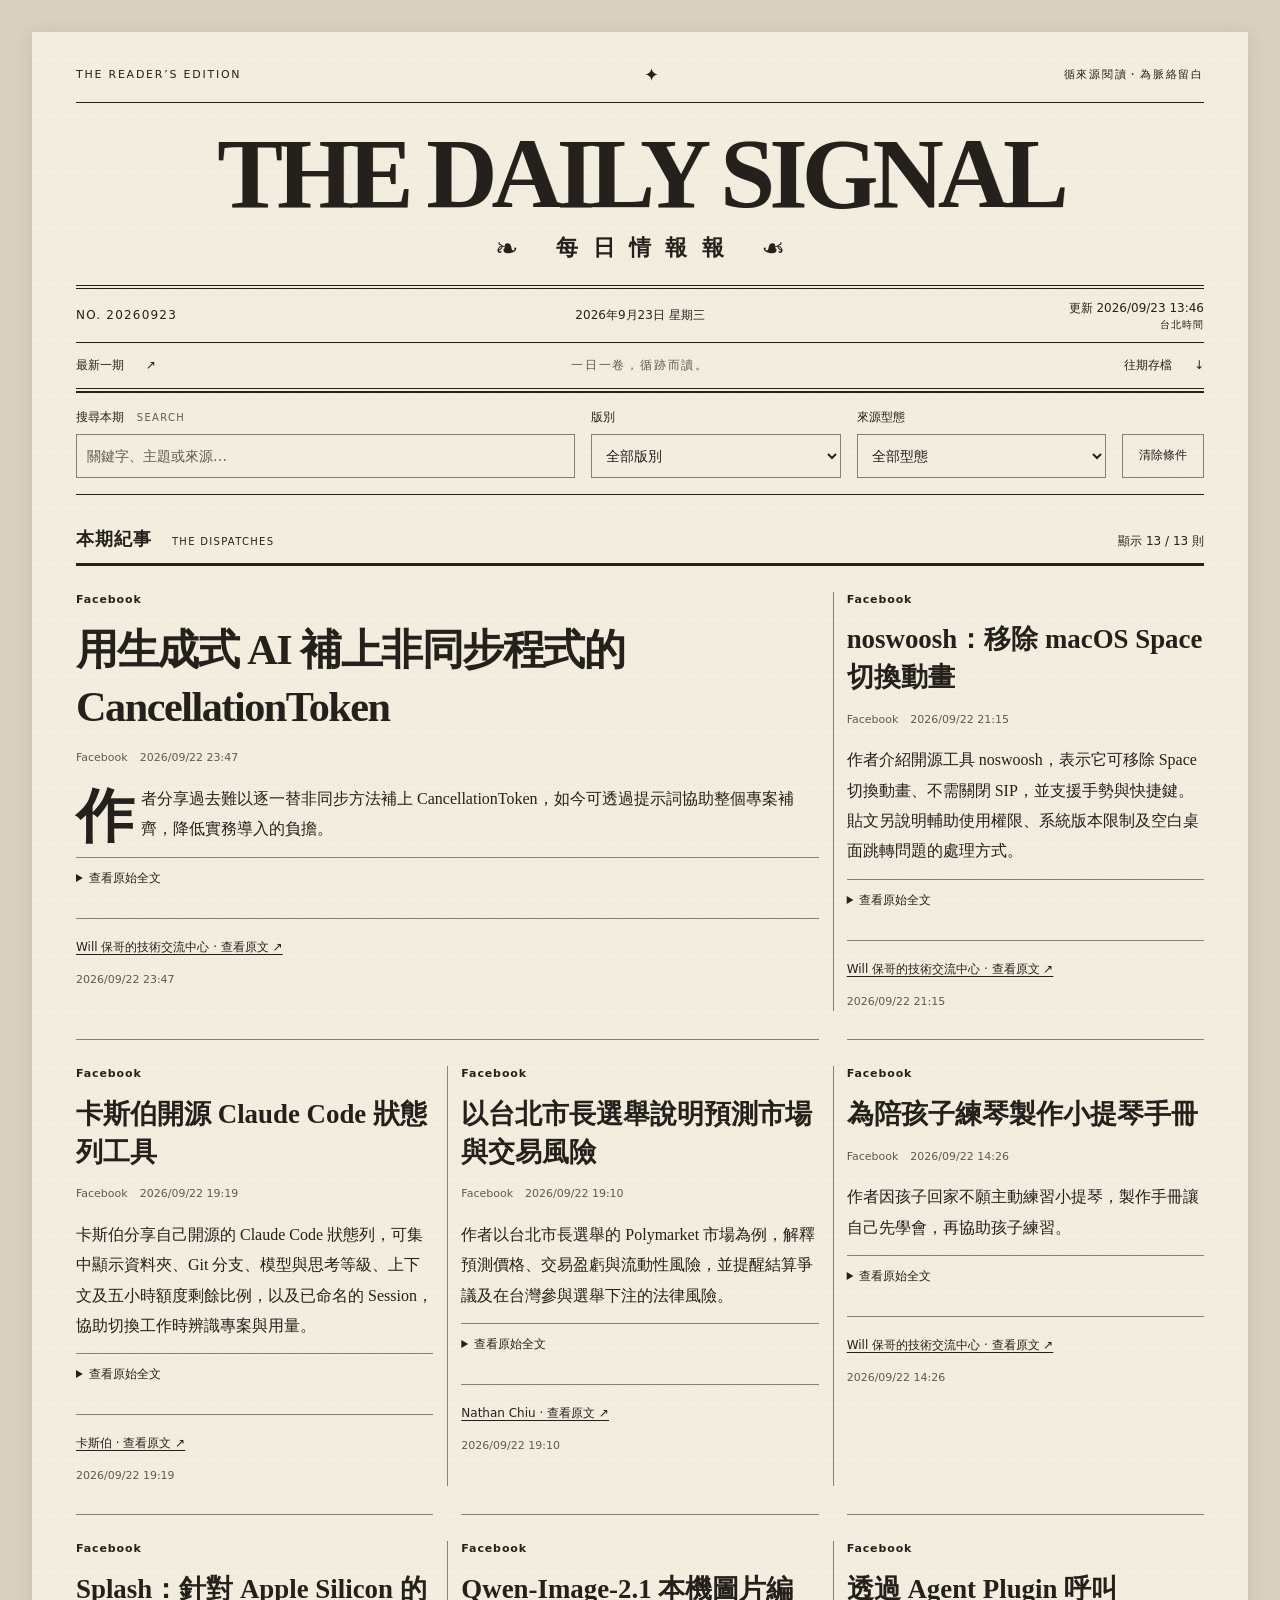
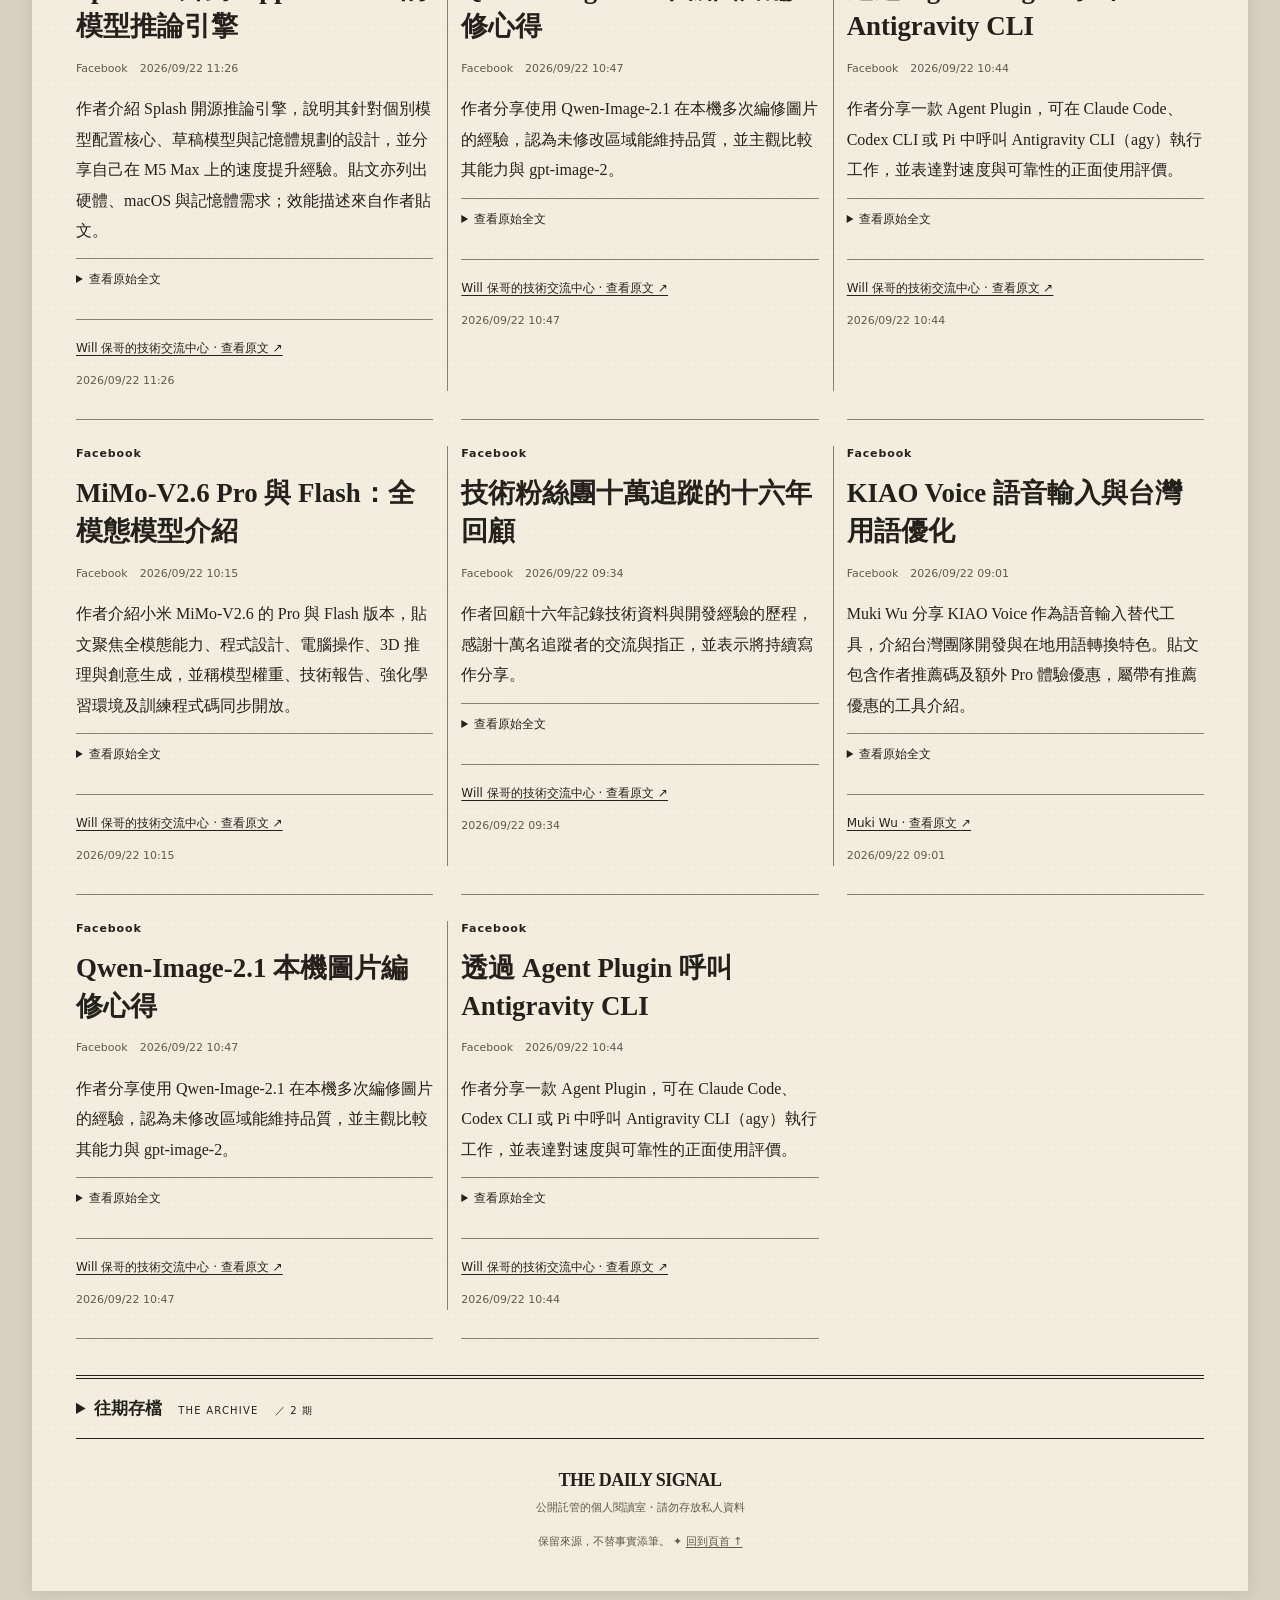
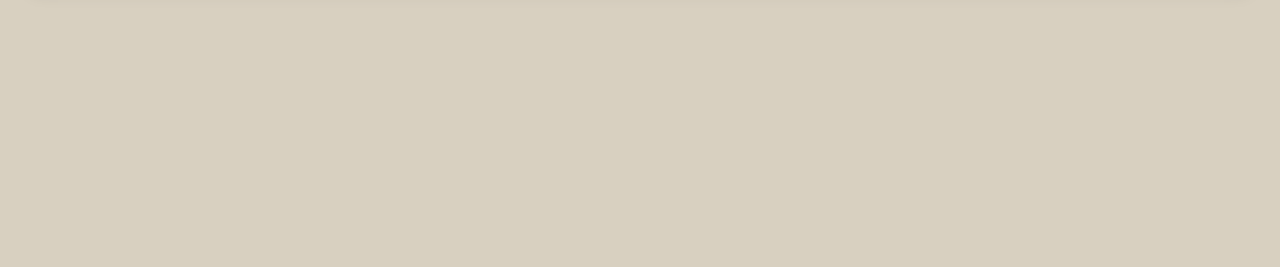
==== index.html @ 5d7268fe "feat: split daily channels and show summaries with source images" ====
<!doctype html>
<html lang="zh-Hant">
<head>
  <meta charset="utf-8">
  <meta name="viewport" content="width=device-width, initial-scale=1">
  <meta name="description" content="THE DAILY SIGNAL 每日情報報：循著原始來源，閱讀每日情報與歷史期數。">
  <meta name="theme-color" content="#f3eddf">
  <meta name="referrer" content="no-referrer">
  <meta http-equiv="Content-Security-Policy" content="default-src 'self'; script-src 'self'; style-src 'self'; img-src 'self' https:; connect-src 'self'; object-src 'none'; base-uri 'none'; form-action 'none'">
  <title>THE DAILY SIGNAL · 每日情報報</title>
  <link rel="icon" href="assets/favicon.svg" type="image/svg+xml">
  <link rel="stylesheet" href="assets/css/newspaper.css?v=55c0cd580f86">
  <script src="assets/js/app.js?v=b7d7526e0653" defer></script>
</head>
<body id="top">
  <a class="skip-link" href="#main">跳至本期內容</a>
  <div class="paper">
    <header class="masthead">
      <div class="topline"><span>THE READER’S EDITION</span><span aria-hidden="true">✦</span><span>循來源閱讀・為脈絡留白</span></div>
      <h1 lang="en"><a href="./" class="latest-link">THE DAILY SIGNAL</a></h1>
      <div class="nameplate"><span aria-hidden="true">❧</span><p>每日情報報</p><span aria-hidden="true">❧</span></div>
      <div class="dateline">
        <span id="edition-number">NO. —</span>
        <time id="edition-date" tabindex="-1">調閱本期中</time>
        <span>更新 <time id="updated-time">—</time><span class="timezone"> 台北時間</span></span>
      </div>
    </header>
    <nav class="reader-nav" aria-label="報紙導覽">
      <a href="./" class="latest-link">最新一期 <span aria-hidden="true">↗</span></a>
      <span class="nav-motto">一日一卷，循跡而讀。</span>
      <a href="#archive">往期存檔 <span aria-hidden="true">↓</span></a>
    </nav>
    <main id="main" tabindex="-1" aria-busy="true">
      <noscript><p class="notice">閱讀器需要 JavaScript 才能調閱 JSON。請啟用 JavaScript 後重新整理；本網站不使用追蹤程式。</p></noscript>
      <section id="message" class="notice" role="status" tabindex="-1" aria-labelledby="message-title">
        <p class="eyebrow" lang="en">FROM THE READING ROOM</p>
        <h2 id="message-title">正在調閱本期…</h2>
        <p id="message-detail">讀取目錄與當期內容。</p>
        <button id="retry-latest" type="button" hidden>返回最新一期</button>
      </section>
      <div id="edition-panel" hidden>
        <section id="channel-status" class="channel-status" aria-label="來源限制或讀取錯誤" hidden></section>
        <section class="reading-tools" aria-labelledby="tools-title">
          <h2 id="tools-title" class="visually-hidden">搜尋與篩選本期</h2>
          <form id="search-form" role="search">
            <div class="search-field"><label for="search-input">搜尋本期 <span lang="en">SEARCH</span></label><input id="search-input" type="search" placeholder="關鍵字、主題或來源…" autocomplete="off" maxlength="200"></div>
            <div><label for="section-filter">版別</label><select id="section-filter"><option value="">全部版別</option></select></div>
            <div><label for="kind-filter">來源型態</label><select id="kind-filter"><option value="">全部型態</option></select></div>
            <button id="reset-filters" type="button">清除條件</button>
          </form>
          <details id="topic-index" class="topic-index"><summary>主題索引 <span id="tag-total"></span></summary><div id="tag-filters" class="tag-filters" role="group" aria-label="選擇一個主題標籤"></div></details>
        </section>
        <section class="dispatches" aria-labelledby="dispatches-title">
          <div class="section-heading"><h2 id="dispatches-title">本期紀事 <span lang="en">THE DISPATCHES</span></h2><p id="results-count" role="status" aria-live="polite" aria-atomic="true"></p></div>
          <div id="stories" class="news-grid"></div>
          <p id="empty-results" class="empty-results" hidden></p>
        </section>
      </div>
    </main>
    <details id="archive" class="archive">
      <summary>往期存檔 <span lang="en">THE ARCHIVE</span> <span id="archive-count"></span></summary>
      <nav aria-label="歷史期數"><ol id="archive-list"></ol></nav>
    </details>
    <footer class="colophon"><p class="footer-brand" lang="en">THE DAILY SIGNAL</p><p>公開託管的個人閱讀室・請勿存放私人資料</p><p>保留來源，不替事實添筆。<span aria-hidden="true"> ✦ </span><a href="#top" id="back-top">回到頁首 ↑</a></p></footer>
  </div>
</body>
</html>
---- assets/css/newspaper.css ----
:root {
  color-scheme: light;
  --paper: #f3eddf;
  --ink: #24211c;
  --muted: #60594e;
  --rule: #8a8070;
  --serif: Georgia, "Noto Serif CJK TC", "Songti TC", "PMingLiU", "Times New Roman", serif;
  --sans: system-ui, -apple-system, "Noto Sans CJK TC", "Microsoft JhengHei", sans-serif;
}
* { box-sizing: border-box; }
html { scroll-padding-top: 1rem; }
body { margin: 0; background: #d8d0c0; color: var(--ink); font-family: var(--serif); }
[hidden] { display: none !important; }
a { color: inherit; text-underline-offset: .22em; }
a:hover { text-decoration-thickness: 2px; }
button, input, select { font: inherit; color: inherit; }
button, .button, select, input { border: 1px solid var(--rule); border-radius: 0; background: transparent; }
button, .button { min-height: 44px; padding: .65rem 1rem; cursor: pointer; }
button:hover, .button:hover { background: var(--ink); color: var(--paper); }
button[aria-pressed="true"] { background: var(--ink); color: var(--paper); border-color: var(--ink); }
:focus-visible { outline: 3px solid var(--ink); outline-offset: 4px; }
input:focus-visible, select:focus-visible { outline-offset: 2px; }
::selection { color: var(--paper); background: var(--ink); }
.visually-hidden { position: absolute; width: 1px; height: 1px; padding: 0; margin: -1px; overflow: hidden; clip-path: inset(50%); white-space: nowrap; border: 0; }
.skip-link { position: fixed; z-index: 5; top: -100px; left: 1rem; padding: .8rem 1rem; background: var(--ink); color: var(--paper); }
.skip-link:focus { top: 1rem; }
.paper { position: relative; isolation: isolate; width: min(1320px, calc(100% - 64px)); margin: 32px auto; padding: 30px 44px 0; background: var(--paper); box-shadow: 0 2px 16px #24211c1a; }
.paper::before { content: ""; position: absolute; inset: 0; z-index: -1; pointer-events: none; opacity: .065; background-image: radial-gradient(#494030 0.45px, transparent 0.65px); background-size: 5px 7px; }
.topline { display: flex; justify-content: space-between; gap: 1rem; align-items: center; padding-bottom: 15px; border-bottom: 1px solid var(--ink); font: 11px/1.4 var(--sans); letter-spacing: .16em; }
.topline > span:nth-child(2) { font-size: 18px; }
.masthead { text-align: center; }
.masthead h1 { margin: 18px 0 4px; font-family: Georgia, "Times New Roman", serif; font-size: clamp(2rem, 7.7vw, 6.7rem); font-weight: 900; line-height: 1.08; letter-spacing: -.06em; white-space: nowrap; text-shadow: .5px .35px #24211c38; }
.masthead h1 a { text-decoration: none; }
.nameplate { display: flex; align-items: center; justify-content: center; gap: 24px; margin-bottom: 20px; }
.nameplate p { margin: 0; padding-left: .65em; font-size: 22px; letter-spacing: .65em; font-weight: 700; }
.nameplate > span { font-size: 28px; }
.nameplate > span:last-child { transform: scaleX(-1); }
.dateline { display: grid; grid-template-columns: 1fr 1.5fr 1fr; gap: 12px; align-items: center; padding: 10px 0; border-top: 4px double var(--ink); border-bottom: 1px solid var(--ink); font: 12px/1.5 var(--sans); font-variant-numeric: tabular-nums; }
.dateline > :first-child { text-align: left; letter-spacing: .1em; }
.dateline > :last-child { text-align: right; }
.timezone { display: block; font-size: 10px; letter-spacing: .1em; }
.reader-nav { display: flex; align-items: center; justify-content: space-between; gap: 1rem; border-bottom: 4px double var(--ink); font: 12px/1.5 var(--sans); }
.reader-nav a { display: inline-flex; gap: 22px; align-items: center; min-height: 45px; padding: 8px 0; text-decoration: none; }
.nav-motto { font-family: var(--serif); letter-spacing: .15em; color: var(--muted); }
main { min-height: 260px; }
.eyebrow { font: 11px/1.5 var(--sans); letter-spacing: .16em; }
.channel-status { margin: 20px 0 24px; padding: 12px 16px; border: 1px solid var(--rule); font: 12px/1.7 var(--sans); }
.channel-status-item { margin: 3px 0; }
.channel-status-item strong { font-weight: 700; }
.reading-tools { border-top: 1px solid var(--ink); border-bottom: 1px solid var(--ink); padding: 16px 0 0; }
#search-form { display: grid; grid-template-columns: 2fr 1fr 1fr auto; align-items: end; gap: 16px; padding-bottom: 16px; font-family: var(--sans); }
#search-form > div { min-width: 0; }
#search-form label { display: block; margin-bottom: 8px; font-size: 12px; }
#search-form label span { margin-left: 9px; color: var(--muted); font-size: 10px; letter-spacing: .13em; }
input, select { width: 100%; min-height: 44px; padding: 10px; font-size: 14px; background: var(--paper); }
input::placeholder { color: var(--muted); opacity: 1; }
#reset-filters { font-size: 12px; }
.topic-index { border-top: 1px solid var(--rule); font-family: var(--sans); }
summary { cursor: pointer; min-height: 44px; padding: 13px 0; }
.topic-index summary { font-size: 12px; }
#tag-total { margin-left: 6px; color: var(--muted); }
.tag-filters { display: flex; flex-wrap: wrap; gap: 8px; padding: 0 0 16px; }
.tag-filters button { font: 12px/1.4 var(--sans); padding: 8px 13px; }
.section-heading { display: flex; align-items: baseline; justify-content: space-between; gap: 1rem; margin: 32px 0 0; padding-bottom: 12px; border-bottom: 3px solid var(--ink); }
.section-heading h2 { margin: 0; font-size: 18px; letter-spacing: .06em; }
.section-heading h2 span { margin-left: 14px; font: 10px/1.5 var(--sans); letter-spacing: .13em; }
#results-count { margin: 0; flex-shrink: 0; font: 12px/1.6 var(--sans); }
.news-grid { display: grid; grid-template-columns: repeat(3, minmax(0, 1fr)); gap: 0 28px; }
.story { position: relative; min-width: 0; padding: 26px 0 28px; border-bottom: 1px solid var(--rule); overflow-wrap: anywhere; }
.story--lead { grid-column: span 2; }
.story-kicker { display: flex; align-items: baseline; flex-wrap: wrap; gap: 8px; margin: 0 0 13px; font: 11px/1.5 var(--sans); letter-spacing: .08em; }
.story-kicker > span:first-child { font-weight: 700; }
.demo-stamp { margin-left: auto; font-size: 9px; letter-spacing: .1em; border: 1px solid var(--rule); padding: 2px 5px; }
.story h3 { margin: 0 0 14px; font-size: clamp(1.4rem, 2.1vw, 1.9rem); line-height: 1.4; font-weight: 800; text-wrap: pretty; }
.story--lead h3 { font-size: clamp(1.8rem, 3.3vw, 3rem); line-height: 1.35; letter-spacing: -.035em; }
.story-deck { margin: 0 0 16px; font-size: 16px; line-height: 1.7; font-weight: 700; }
.story-meta { display: flex; flex-wrap: wrap; gap: 6px 12px; margin: 0 0 17px; color: var(--muted); font: 11px/1.6 var(--sans); }
.story-summary { margin: 0; font-size: 16px; line-height: 1.9; white-space: pre-line; }
.story--lead .story-summary::first-letter { float: left; margin: .08em .12em 0 0; font-size: 3.65em; font-weight: 700; line-height: .95; }
.story-original { margin-top: 12px; border-top: 1px solid var(--rule); font: 12px/1.7 var(--sans); }
.story-original summary { padding: 10px 0; }
.original-text-content { margin: 0; white-space: pre-line; overflow-wrap: anywhere; }
.story-tags { display: flex; flex-wrap: wrap; gap: 6px 12px; margin: 20px 0 0; color: var(--muted); font: 11px/1.7 var(--sans); }
.story-sources { margin-top: 16px; padding-top: 8px; border-top: 1px solid var(--rule); font: 12px/1.7 var(--sans); }
.story-sources summary { padding: 10px 0; }
.story-sources ul { padding-left: 18px; margin: 0 0 5px; }
.story-sources li { margin: 8px 0; }
.story-sources time { display: block; color: var(--muted); font-size: 11px; }
.source-link { display: inline-block; padding: 10px 0; min-height: 44px; }
.source-note { margin: 8px 0 0; color: var(--muted); }
.news-photo { margin: 0 0 18px; padding: 5px; border: 1px solid var(--rule); }
.photo-window { overflow: hidden; background: #e2d9c7; }
.news-photo img { display: block; width: 100%; height: auto; filter: grayscale(1) sepia(.22) contrast(1.08); }
.news-photo figcaption { margin: 6px 3px 2px; color: var(--muted); font: 11px/1.6 var(--sans); }
@keyframes press-drift { from { transform: scale(1.015) translateX(-.15%); } to { transform: scale(1.055) translateX(.15%); } }
@media (prefers-reduced-motion: no-preference) { .news-photo img { animation: press-drift 32s ease-in-out infinite alternate; } }
@media (prefers-reduced-motion: reduce) { *, *::before, *::after { animation: none !important; transition: none !important; scroll-behavior: auto !important; } }
.empty-results { padding: 45px 0; text-align: center; font-size: 17px; line-height: 1.8; }
.archive { margin-top: 36px; border-top: 4px double var(--ink); border-bottom: 1px solid var(--ink); }
.archive > summary { padding: 18px 0; font-size: 17px; font-weight: 700; }
.archive > summary > span { font: 10px/1.5 var(--sans); letter-spacing: .12em; margin-left: 12px; }
.archive ol { list-style: none; display: grid; grid-template-columns: repeat(4, minmax(0, 1fr)); gap: 10px 20px; padding: 8px 0 22px; margin: 0; }
.archive a { display: block; min-height: 44px; padding: 12px 0; border-bottom: 1px solid var(--rule); text-decoration: none; font-size: 14px; }
.archive a[aria-current="page"] { border-bottom: 3px solid var(--ink); font-weight: 700; }
.archive small { display: block; font: 10px/1.7 var(--sans); color: var(--muted); letter-spacing: .02em; }
.colophon { padding: 24px 0 26px; text-align: center; color: var(--muted); font: 11px/1.8 var(--sans); }
.colophon p { margin: 4px 0; }
.colophon .footer-brand { color: var(--ink); font: 700 18px/1.5 Georgia, serif; letter-spacing: -.03em; }
.colophon a { display: inline-block; padding: 10px 0; }
.notice { padding: 64px 20px; margin: 20px 0; text-align: center; border-bottom: 1px solid var(--rule); }
.notice h2 { margin: 18px 0; font-size: clamp(1.8rem, 4vw, 3rem); }
.notice > p:not(.eyebrow) { line-height: 1.9; }
.notice button, .notice .button { display: inline-block; margin-top: 18px; text-decoration: none; font-family: var(--sans); font-size: 14px; }
.error-paper { margin-top: 60px; }
@media (min-width: 1051px) {
  .story:not(.story--lead)::before { content: ""; position: absolute; left: -14px; top: 26px; bottom: 28px; border-left: 1px solid var(--rule); }
  .story:nth-child(3n)::before { display: none; }
}
@media (max-width: 1050px) {
  .paper { width: calc(100% - 32px); margin: 16px auto; padding: 24px 28px 0; }
  .news-grid { grid-template-columns: repeat(2, minmax(0, 1fr)); gap: 0 26px; }
  .story--lead { grid-column: auto; }
  .story--lead h3 { font-size: 2rem; }
  .dateline { grid-template-columns: 1fr 1.3fr 1fr; font-size: 11px; }
  #search-form { grid-template-columns: 2fr 1fr 1fr; }
  #reset-filters { grid-column: 3; }
  .archive ol { grid-template-columns: repeat(3, minmax(0, 1fr)); }
}
@media (max-width: 640px) {
  .paper { width: 100%; margin: 0; padding: 17px 18px 0; box-shadow: none; }
  .topline { font-size: 8px; letter-spacing: .07em; gap: 8px; padding-bottom: 11px; }
  .topline > span:nth-child(2) { font-size: 13px; }
  .masthead h1 { margin-top: 17px; font-size: clamp(1.7rem, 8.2vw, 3.2rem); }
  .nameplate { margin: 10px 0 18px; gap: 18px; }
  .nameplate p { font-size: 16px; }
  .nameplate > span { font-size: 20px; }
  .dateline { grid-template-columns: 1fr 1fr; gap: 7px 8px; font-size: 10px; }
  .dateline > :nth-child(2) { grid-column: 1 / -1; grid-row: 1; font-size: 12px; font-weight: 600; }
  .timezone { display: inline; font-size: 9px; }
  .reader-nav { font-size: 11px; }
  .nav-motto { font-size: 10px; letter-spacing: 0; }
  .reader-nav a { gap: 8px; }
  #search-form { grid-template-columns: 1fr 1fr; gap: 12px; }
  .search-field { grid-column: 1 / -1; }
  #reset-filters { grid-column: 1 / -1; }
  input, select { font-size: 16px; }
  .section-heading { margin-top: 25px; }
  .section-heading h2 { font-size: 16px; }
  .section-heading h2 span { display: block; margin: 6px 0 0; font-size: 8px; }
  #results-count { font-size: 11px; }
  .news-grid { grid-template-columns: minmax(0, 1fr); }
  .story { padding: 25px 0; }
  .story h3 { font-size: 1.7rem; }
  .story--lead h3 { font-size: 2.05rem; }
  .story-summary { font-size: 17px; }
  .story-meta, .story-tags { font-size: 12px; }
  .archive ol { grid-template-columns: repeat(2, minmax(0, 1fr)); }
  .archive > summary > span { margin-left: 6px; font-size: 9px; }
  .notice { padding: 42px 0; }
}
@media print {
  body { background: white; }
  .paper { width: 100%; margin: 0; padding: 0; box-shadow: none; }
  .paper::before, .reader-nav, .reading-tools, .archive, .skip-link, #back-top { display: none !important; }
  .news-grid { display: block; column-count: 2; column-gap: 24px; }
  .story { break-inside: avoid; }
  .story::before { display: none !important; }
  .story h3, .story--lead h3 { font-size: 20pt; }
  .story-summary { font-size: 11pt; }
  .news-photo img { animation: none !important; transform: none !important; }
}
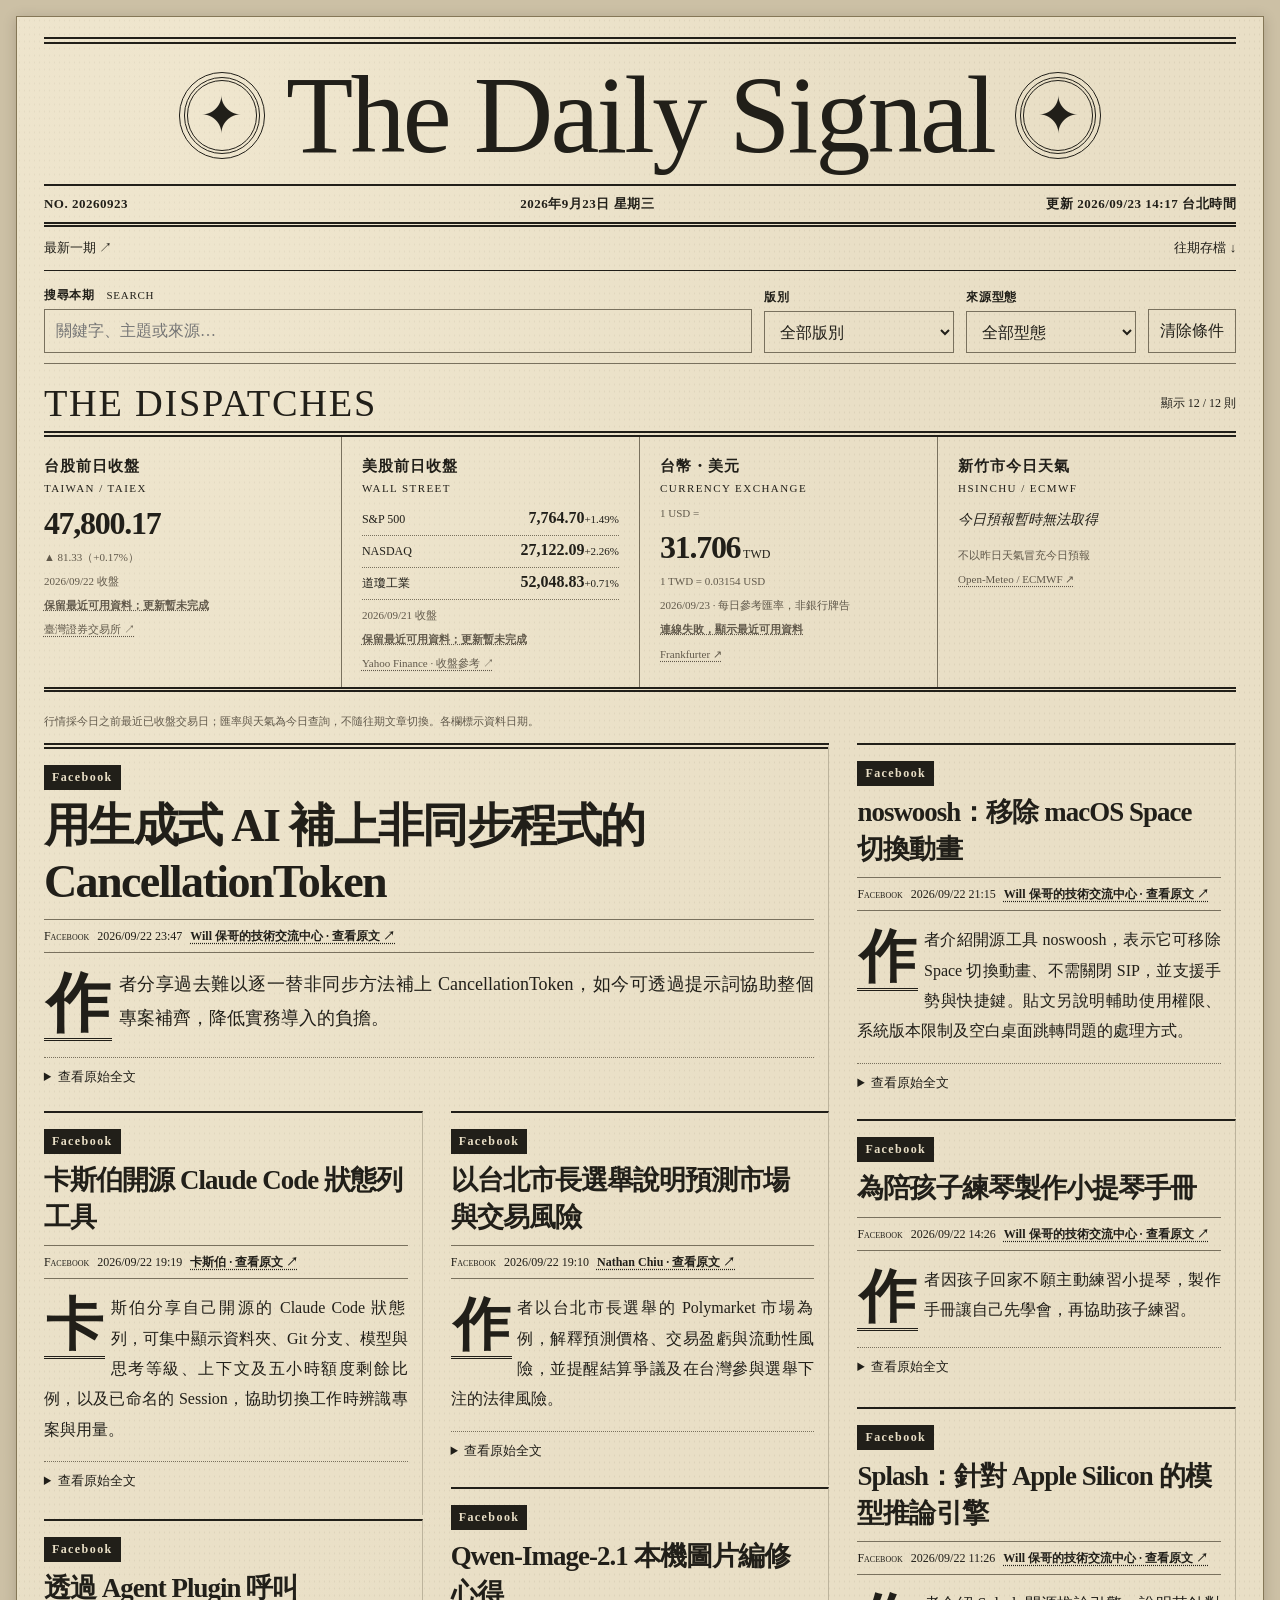
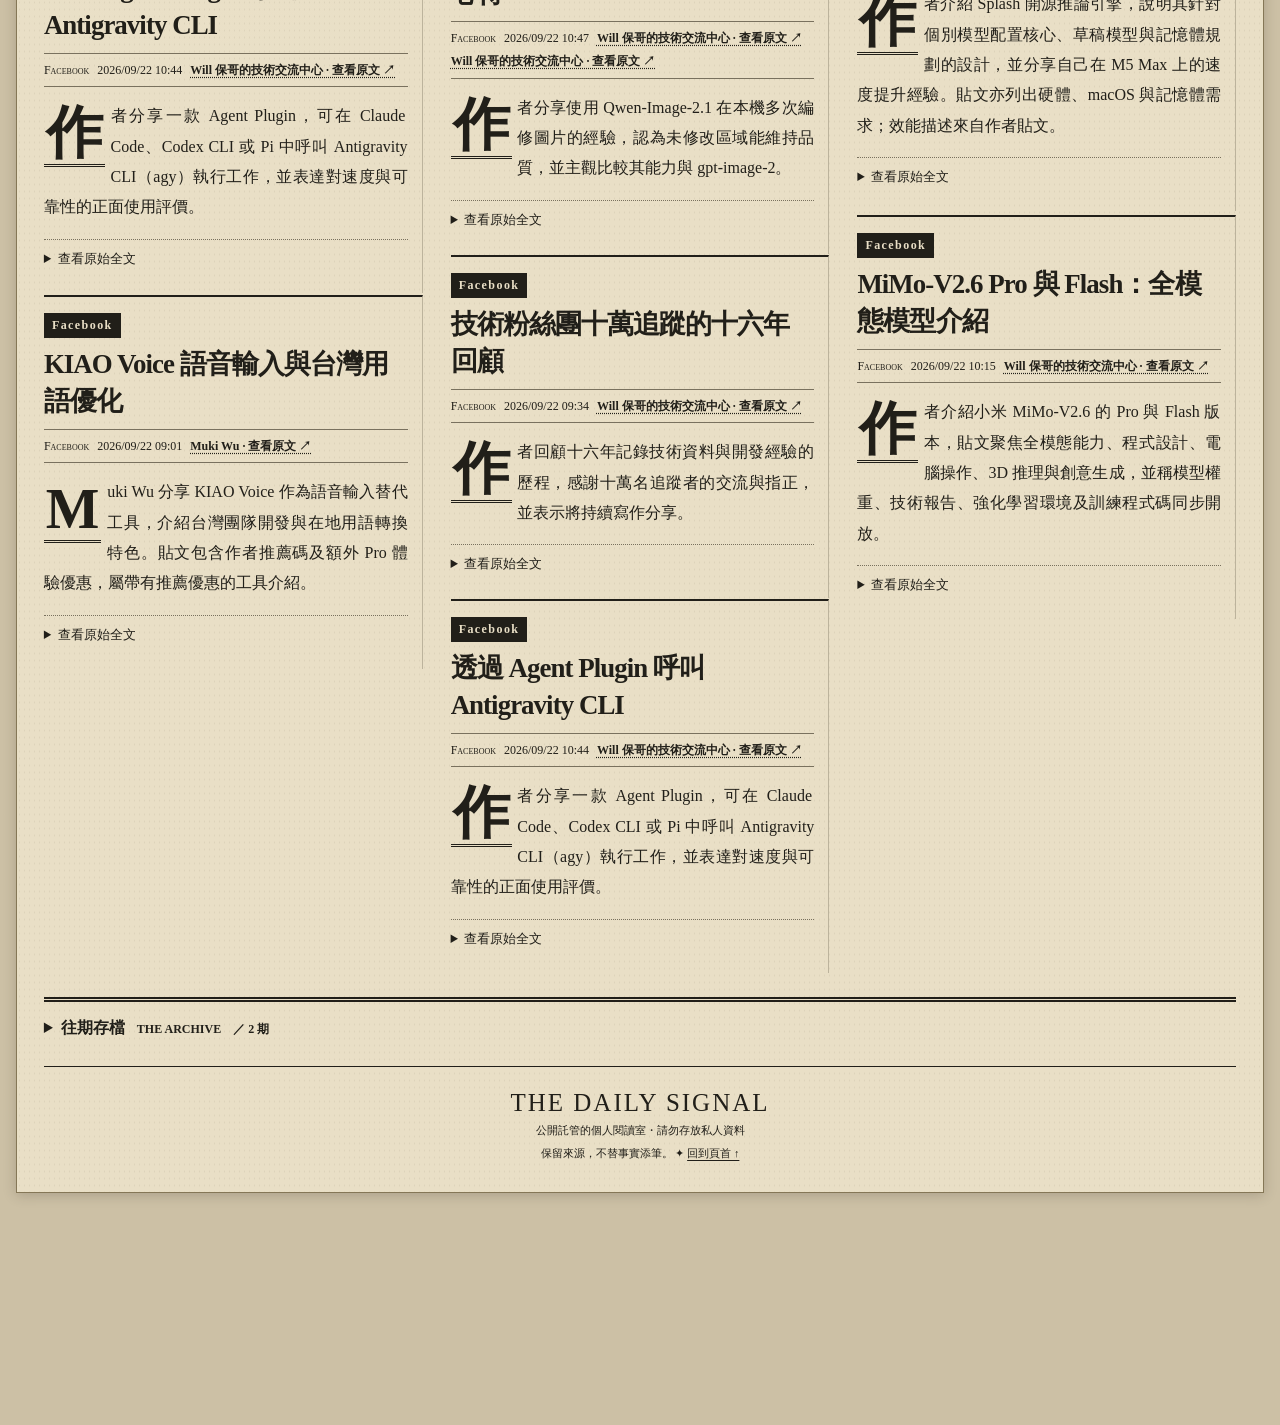
==== commit 1c258267: "feat: launch newspaper redesign with four dispatch columns and streamlined masthead" ====
--- a/index.html
+++ b/index.html
@@ -3,22 +3,22 @@
 <head>
   <meta charset="utf-8">
   <meta name="viewport" content="width=device-width, initial-scale=1">
-  <meta name="description" content="THE DAILY SIGNAL 每日情報報：循著原始來源，閱讀每日情報與歷史期數。">
-  <meta name="theme-color" content="#f3eddf">
+  <meta name="description" content="THE DAILY SIGNAL：每日情報、股市收盤、匯率與新竹天氣。">
+  <meta name="theme-color" content="#e9dfc6">
   <meta name="referrer" content="no-referrer">
-  <meta http-equiv="Content-Security-Policy" content="default-src 'self'; script-src 'self'; style-src 'self'; img-src 'self' https:; connect-src 'self'; object-src 'none'; base-uri 'none'; form-action 'none'">
-  <title>THE DAILY SIGNAL · 每日情報報</title>
+  <meta http-equiv="Content-Security-Policy" content="default-src 'self'; script-src 'self'; style-src 'self' https://fonts.googleapis.com; font-src 'self' https://fonts.gstatic.com; img-src 'self' https:; connect-src 'self' https://api.open-meteo.com https://api.frankfurter.dev https://raw.githubusercontent.com; object-src 'none'; base-uri 'none'; form-action 'none'">
+  <title>THE DAILY SIGNAL</title>
   <link rel="icon" href="assets/favicon.svg" type="image/svg+xml">
-  <link rel="stylesheet" href="assets/css/newspaper.css?v=55c0cd580f86">
+  <link rel="stylesheet" href="assets/css/press.css?v=cb5f85284a07">
+  <link rel="stylesheet" href="https://fonts.googleapis.com/css2?family=Noto+Serif+TC:wght@400;600;700;900&amp;family=Pirata+One&amp;family=UnifrakturMaguntia&amp;display=swap">
   <script src="assets/js/app.js?v=b7d7526e0653" defer></script>
+  <script src="assets/js/press.js?v=84877ef9f54e" defer></script>
 </head>
 <body id="top">
   <a class="skip-link" href="#main">跳至本期內容</a>
   <div class="paper">
     <header class="masthead">
-      <div class="topline"><span>THE READER’S EDITION</span><span aria-hidden="true">✦</span><span>循來源閱讀・為脈絡留白</span></div>
-      <h1 lang="en"><a href="./" class="latest-link">THE DAILY SIGNAL</a></h1>
-      <div class="nameplate"><span aria-hidden="true">❧</span><p>每日情報報</p><span aria-hidden="true">❧</span></div>
+      <div class="masthead-title"><span class="press-seal" aria-hidden="true">✦</span><h1 lang="en"><a href="./" class="latest-link">The Daily Signal</a></h1><span class="press-seal" aria-hidden="true">✦</span></div>
       <div class="dateline">
         <span id="edition-number">NO. —</span>
         <time id="edition-date" tabindex="-1">調閱本期中</time>
@@ -27,7 +27,6 @@
     </header>
     <nav class="reader-nav" aria-label="報紙導覽">
       <a href="./" class="latest-link">最新一期 <span aria-hidden="true">↗</span></a>
-      <span class="nav-motto">一日一卷，循跡而讀。</span>
       <a href="#archive">往期存檔 <span aria-hidden="true">↓</span></a>
     </nav>
     <main id="main" tabindex="-1" aria-busy="true">
@@ -51,7 +50,14 @@
           <details id="topic-index" class="topic-index"><summary>主題索引 <span id="tag-total"></span></summary><div id="tag-filters" class="tag-filters" role="group" aria-label="選擇一個主題標籤"></div></details>
         </section>
         <section class="dispatches" aria-labelledby="dispatches-title">
-          <div class="section-heading"><h2 id="dispatches-title">本期紀事 <span lang="en">THE DISPATCHES</span></h2><p id="results-count" role="status" aria-live="polite" aria-atomic="true"></p></div>
+          <div class="section-heading"><h2 id="dispatches-title" lang="en">THE DISPATCHES</h2><p id="results-count" role="status" aria-live="polite" aria-atomic="true"></p></div>
+          <div id="dispatch-board" class="dispatch-board" aria-label="今日行情與新竹天氣">
+            <section id="dispatch-tw" class="dispatch-card" aria-label="台股前日收盤" aria-live="polite"></section>
+            <section id="dispatch-us" class="dispatch-card" aria-label="美股前日收盤" aria-live="polite"></section>
+            <section id="dispatch-fx" class="dispatch-card" aria-label="台幣美元匯率" aria-live="polite"></section>
+            <section id="dispatch-weather" class="dispatch-card" aria-label="新竹市今日天氣" aria-live="polite"></section>
+          </div>
+          <p class="dispatch-caption">行情採今日之前最近已收盤交易日；匯率與天氣為今日查詢，不隨往期文章切換。各欄標示資料日期。</p>
           <div id="stories" class="news-grid"></div>
           <p id="empty-results" class="empty-results" hidden></p>
         </section>
--- a/assets/css/press.css
+++ b/assets/css/press.css
@@ -0,0 +1,15 @@
+/* The Daily Signal — a full-width, ink-and-parchment broadsheet. */
+:root{color-scheme:light;--paper:#e9dfc6;--ink:#211f19;--muted:#61594b;--rule:#79715e;--serif:"Noto Serif TC","Songti TC","PMingLiU",Georgia,serif;--display:"Pirata One",Impact,Georgia,serif}
+*{box-sizing:border-box}html{scroll-behavior:smooth}body{margin:0;color:var(--ink);background:#ccc0a5;font-family:var(--serif);font-size:16px;line-height:1.75}a{color:inherit;text-underline-offset:3px}a:hover{text-decoration-thickness:2px}button,input,select{font:inherit;color:inherit}button,select,summary{cursor:pointer}button,input,select{border:1px solid var(--rule);border-radius:0;background:transparent;min-height:42px;padding:7px 11px}button:hover{background:var(--ink);color:var(--paper)}input{width:100%;min-width:0}select{max-width:100%}button:focus-visible,a:focus-visible,input:focus-visible,select:focus-visible,summary:focus-visible{outline:3px solid var(--ink);outline-offset:4px}[hidden]{display:none!important}.visually-hidden{position:absolute!important;width:1px;height:1px;padding:0;overflow:hidden;clip-path:inset(50%);white-space:nowrap}.skip-link{position:absolute;left:18px;top:-100px;background:var(--paper);padding:12px;z-index:10}.skip-link:focus{top:12px}
+.paper{position:relative;width:calc(100% - 32px);max-width:none;margin:16px auto;padding:20px clamp(16px,2.1vw,42px) 24px;background-color:var(--paper);background-image:radial-gradient(ellipse at 15% 0%,#fff8e349,transparent 45%),radial-gradient(#382e1311 .6px,transparent .8px);background-size:auto,5px 7px;box-shadow:0 2px 12px #2a211d35;border:1px solid #857757}
+.masthead{border-top:7px double var(--ink);text-align:center}.masthead-title{display:flex;align-items:center;justify-content:center;gap:clamp(12px,2vw,40px);padding:14px 0 10px}.masthead h1{margin:0;font-family:"UnifrakturMaguntia",var(--display);font-weight:400;font-size:clamp(40px,8.6vw,180px);line-height:1.05;letter-spacing:-.025em}.masthead h1 a{text-decoration:none}.press-seal{display:grid;place-items:center;flex:0 0 clamp(38px,6vw,100px);aspect-ratio:1;border:4px double var(--ink);border-radius:50%;font:clamp(24px,4vw,62px)/1 Georgia,serif;outline:1px solid var(--ink);outline-offset:4px}.dateline{display:flex;justify-content:space-between;align-items:center;gap:8px 20px;flex-wrap:wrap;border-top:2px solid var(--ink);border-bottom:5px double var(--ink);padding:7px 0;font-size:13px;font-weight:700;letter-spacing:.04em}.reader-nav{display:flex;justify-content:space-between;gap:12px;padding:10px 0;border-bottom:1px solid var(--ink);font-size:13px}.reader-nav a{text-decoration:none}.nav-motto{font-style:italic;letter-spacing:.12em}.notice{padding:40px 0;border-bottom:3px double var(--ink)}.notice h2{font-size:32px;margin:.2em 0}.eyebrow{font:14px Georgia,serif;letter-spacing:.15em}.channel-status{font-size:13px;border-block:1px dashed var(--rule);padding:6px 0;margin-top:12px}.channel-status p{margin:4px 0}
+.reading-tools{padding:14px 0 10px;border-bottom:1px solid var(--rule)}#search-form{display:grid;grid-template-columns:minmax(180px,1fr) minmax(130px,190px) minmax(130px,170px) auto;gap:12px;align-items:end}label{display:block;font-size:12px;font-weight:700;letter-spacing:.06em;margin-bottom:3px}label span{font:11px Georgia,serif;margin-left:8px}#search-form select{width:100%}.topic-index{font-size:12px;margin-top:8px}.tag-filters{display:flex;flex-wrap:wrap;gap:6px;margin-top:10px}.tag-filters button{font-size:12px;min-height:32px;padding:3px 8px}.tag-filters [aria-pressed=true]{background:var(--ink);color:var(--paper)}
+.section-heading{display:flex;align-items:center;justify-content:space-between;gap:12px;border-bottom:6px double var(--ink);margin:18px 0 0;padding-bottom:7px}.section-heading h2{font-family:var(--display);font-size:clamp(28px,3vw,46px);font-weight:400;line-height:1.1;margin:0;letter-spacing:.045em}.section-heading p{font-size:12px;margin:0}.dispatch-board{display:grid;grid-template-columns:repeat(4,minmax(0,1fr));border-bottom:5px double var(--ink);margin-bottom:20px}.dispatch-card{min-width:0;padding:16px 20px 15px;border-right:1px solid var(--rule)}.dispatch-card:first-child{padding-left:0}.dispatch-card:last-child{border-right:0;padding-right:0}.dispatch-label{margin:0 0 10px;font-size:15px;font-weight:900;letter-spacing:.07em}.dispatch-label span{display:block;font:11px Georgia,serif;letter-spacing:.13em;margin-top:2px}.dispatch-value{font:700 clamp(24px,2.5vw,42px)/1.2 Georgia,serif;letter-spacing:-.04em;margin:6px 0}.dispatch-unit{font:12px var(--serif);letter-spacing:0}.dispatch-note,.dispatch-source{font-size:11px;line-height:1.65;margin:6px 0 0;color:var(--muted);overflow-wrap:anywhere}.dispatch-source a{text-decoration-style:dotted}.dispatch-row{display:flex;justify-content:space-between;gap:8px;align-items:baseline;font-size:12px;padding:5px 0;border-bottom:1px dotted var(--rule)}.dispatch-row strong{font:700 16px Georgia,serif}.dispatch-row small{white-space:nowrap;font-size:11px}.market-up,.market-down{font-weight:700}.dispatch-unavailable{font-size:14px;font-style:italic;margin:14px 0}.dispatch-weather{display:flex;align-items:center;gap:12px}.weather-icon{width:48px;height:48px;flex:none}.dispatch-stale{font-weight:700;text-decoration:underline dotted}.dispatch-caption{font-size:11px;margin:0 0 12px;color:var(--muted)}
+/* CSS columns are the no-ResizeObserver fallback; enhanced grid has measured row spans. */
+.news-grid{columns:3;column-gap:28px;column-rule:1px solid var(--rule)}.story{break-inside:avoid;display:inline-block;width:100%;margin:0 0 22px;overflow-wrap:anywhere}.story-content{display:flow-root;padding:16px 0 22px;border-top:2px solid var(--ink)}.news-grid.press-grid{display:grid;columns:auto;grid-template-columns:repeat(3,minmax(0,1fr));grid-auto-rows:8px;grid-auto-flow:row dense;gap:0 28px;align-items:start}.press-grid .story{display:block;margin:0;min-width:0}.press-grid .story-content{border-right:1px solid #79715e66;padding-right:14px}.press-grid .story--lead{grid-column:span 2}.story--lead .story-content{border-top:6px double var(--ink)}.story h3{font-size:clamp(25px,2.1vw,39px);font-weight:900;letter-spacing:-.035em;line-height:1.35;margin:8px 0 10px;text-wrap:pretty}.story--lead h3{font-size:clamp(32px,3.6vw,66px);line-height:1.2}.story-kicker{display:flex;justify-content:space-between;gap:8px;align-items:center;margin:0;font-size:12px;font-weight:900;letter-spacing:.12em}.story-kicker>span:first-child{background:var(--ink);color:var(--paper);padding:2px 8px}.demo-stamp{border:2px solid;padding:2px 6px;transform:rotate(-4deg)}.story-deck{font-size:17px;line-height:1.65;font-weight:600;margin:0 0 10px}.story-meta{display:flex;align-items:baseline;flex-wrap:wrap;gap:3px 8px;font-size:12px;line-height:1.7;border-block:1px solid var(--rule);padding:6px 0;margin:10px 0 14px}.story-meta>span:first-child{font-variant:small-caps}.story-meta time{white-space:nowrap;font-variant-numeric:tabular-nums}.story-meta .source-link{font-weight:600;text-decoration-style:dotted}.story-body{display:flow-root}.story-summary{margin:0;font-size:16px;line-height:1.9;text-align:justify;white-space:pre-line;hyphens:auto}.story-summary::first-letter{float:left;font-size:3.55em;font-weight:900;line-height:1;margin:.07em .1em 0 0;padding:0 .035em .04em;border-bottom:3px double var(--ink)}.story--lead .story-summary{font-size:18px}.news-photo{margin:0 0 12px}.photo-window{border:1px solid var(--ink);padding:4px;background:#ffffff16}.news-photo img{display:block;width:100%;height:auto;max-height:420px;object-fit:contain;filter:grayscale(1) sepia(.24) contrast(1.08);mix-blend-mode:multiply;transition:filter .25s}.news-photo:hover img{filter:none;mix-blend-mode:normal}.news-photo figcaption{font-size:10px;color:var(--muted);line-height:1.5;margin-top:4px}.story--image-left .news-photo{float:left;width:46%;margin:3px 14px 8px 0}.story--image-right .news-photo{float:right;width:46%;margin:3px 0 8px 14px}.story--lead .news-photo{width:44%;float:left;margin:3px 22px 10px 0}.story-original{font-size:13px;border-top:1px dotted var(--rule);margin-top:16px;padding-top:8px}.original-text-content{white-space:pre-wrap;overflow-wrap:anywhere;font-size:15px;line-height:1.85}.original-text-content::first-letter{font-size:2.6em;font-weight:900}.story-tags{display:flex;flex-wrap:wrap;gap:4px 10px;font-size:11px;color:var(--muted);margin:12px 0 0}.story-sources{font-size:12px;margin-top:12px}.story-sources time{display:block;font-size:11px}.empty-results{padding:40px 0;text-align:center}
+.archive{border-top:5px double var(--ink);margin-top:22px;padding-top:12px}.archive>summary{font-weight:700}.archive summary span{font-family:Georgia,serif;font-size:12px;margin-left:8px}.archive ol{list-style:none;padding:0;display:grid;grid-template-columns:repeat(auto-fit,minmax(180px,1fr));gap:10px}.archive a{display:block;border:1px solid var(--rule);padding:12px}.archive a[aria-current]{border:3px double var(--ink)}.archive small{display:block;font-size:11px}.colophon{text-align:center;border-top:1px solid var(--ink);font-size:11px;margin-top:24px;padding-top:18px}.colophon p{margin:4px 0}.footer-brand{font:25px var(--display);letter-spacing:.08em}
+@media(min-width:1650px){.news-grid{columns:4}.news-grid.press-grid{grid-template-columns:repeat(4,minmax(0,1fr))}}
+@media(max-width:1099px){.news-grid{columns:2}.news-grid.press-grid{grid-template-columns:repeat(2,minmax(0,1fr))}.dispatch-board{grid-template-columns:repeat(2,minmax(0,1fr))}.dispatch-card:nth-child(2){border-right:0;padding-right:0}.dispatch-card:nth-child(3){padding-left:0}.dispatch-card:nth-child(-n+2){border-bottom:1px solid var(--rule)}.story h3{font-size:28px}.story--lead h3{font-size:44px}}
+@media(max-width:699px){html{scroll-behavior:auto}.paper{width:100%;margin:0;padding:14px;border:0;box-shadow:none}.masthead-title{gap:12px;padding:18px 0}.press-seal{flex-basis:28px;font-size:22px;border-width:2px;outline-offset:2px}.masthead h1{font-size:clamp(33px,8.2vw,57px)}.dateline{font-size:10px;justify-content:center;gap:4px 12px}.dateline>span:last-child{width:100%}.nav-motto,.timezone{display:none}.reader-nav{font-size:12px}.reading-tools{padding-top:10px}#search-form{grid-template-columns:1fr 1fr;gap:8px}#search-form .search-field{grid-column:1/-1}#reset-filters{grid-column:1/-1;min-height:32px;font-size:12px;padding:3px}.section-heading{margin-top:16px}.section-heading h2{font-size:29px}.section-heading p{font-size:10px}.dispatch-card{padding:12px}.dispatch-value{font-size:25px}.dispatch-label{font-size:13px}.dispatch-row{display:block}.dispatch-row strong{margin-right:5px}.dispatch-row>span{display:block}.dispatch-weather{gap:5px}.weather-icon{width:34px;height:34px}.dispatch-weather .dispatch-value{font-size:23px}.dispatch-unit{font-size:10px}.news-grid{columns:1}.news-grid.press-grid{display:block}.press-grid .story{margin-bottom:18px}.story h3,.story--lead h3{font-size:31px}.story--lead .story-summary{font-size:16px}.story--lead .news-photo{width:46%;margin-right:14px}.story-meta{font-size:12px}.story-content{padding-bottom:12px}.archive{margin-top:8px}}
+@media(prefers-reduced-motion:reduce){html{scroll-behavior:auto}*{transition:none!important}}
+@media print{body{background:#fff}.paper{width:100%;margin:0;padding:0;border:0;box-shadow:none;background:#fff}.reader-nav,.reading-tools,.skip-link,#back-top,#retry-latest{display:none}.news-grid.press-grid{display:block;columns:2}.press-grid .story{display:inline-block;grid-row:auto!important}.news-photo img{filter:grayscale(1)}.masthead h1{font-size:60px}.press-seal{display:none}.dispatch-board{grid-template-columns:repeat(4,1fr)}.dispatch-card{border-bottom:0!important}.dispatch-value{font-size:22px}.story h3,.story--lead h3{font-size:24px}.story-summary,.story--lead .story-summary{font-size:11px}a{text-decoration:none}}
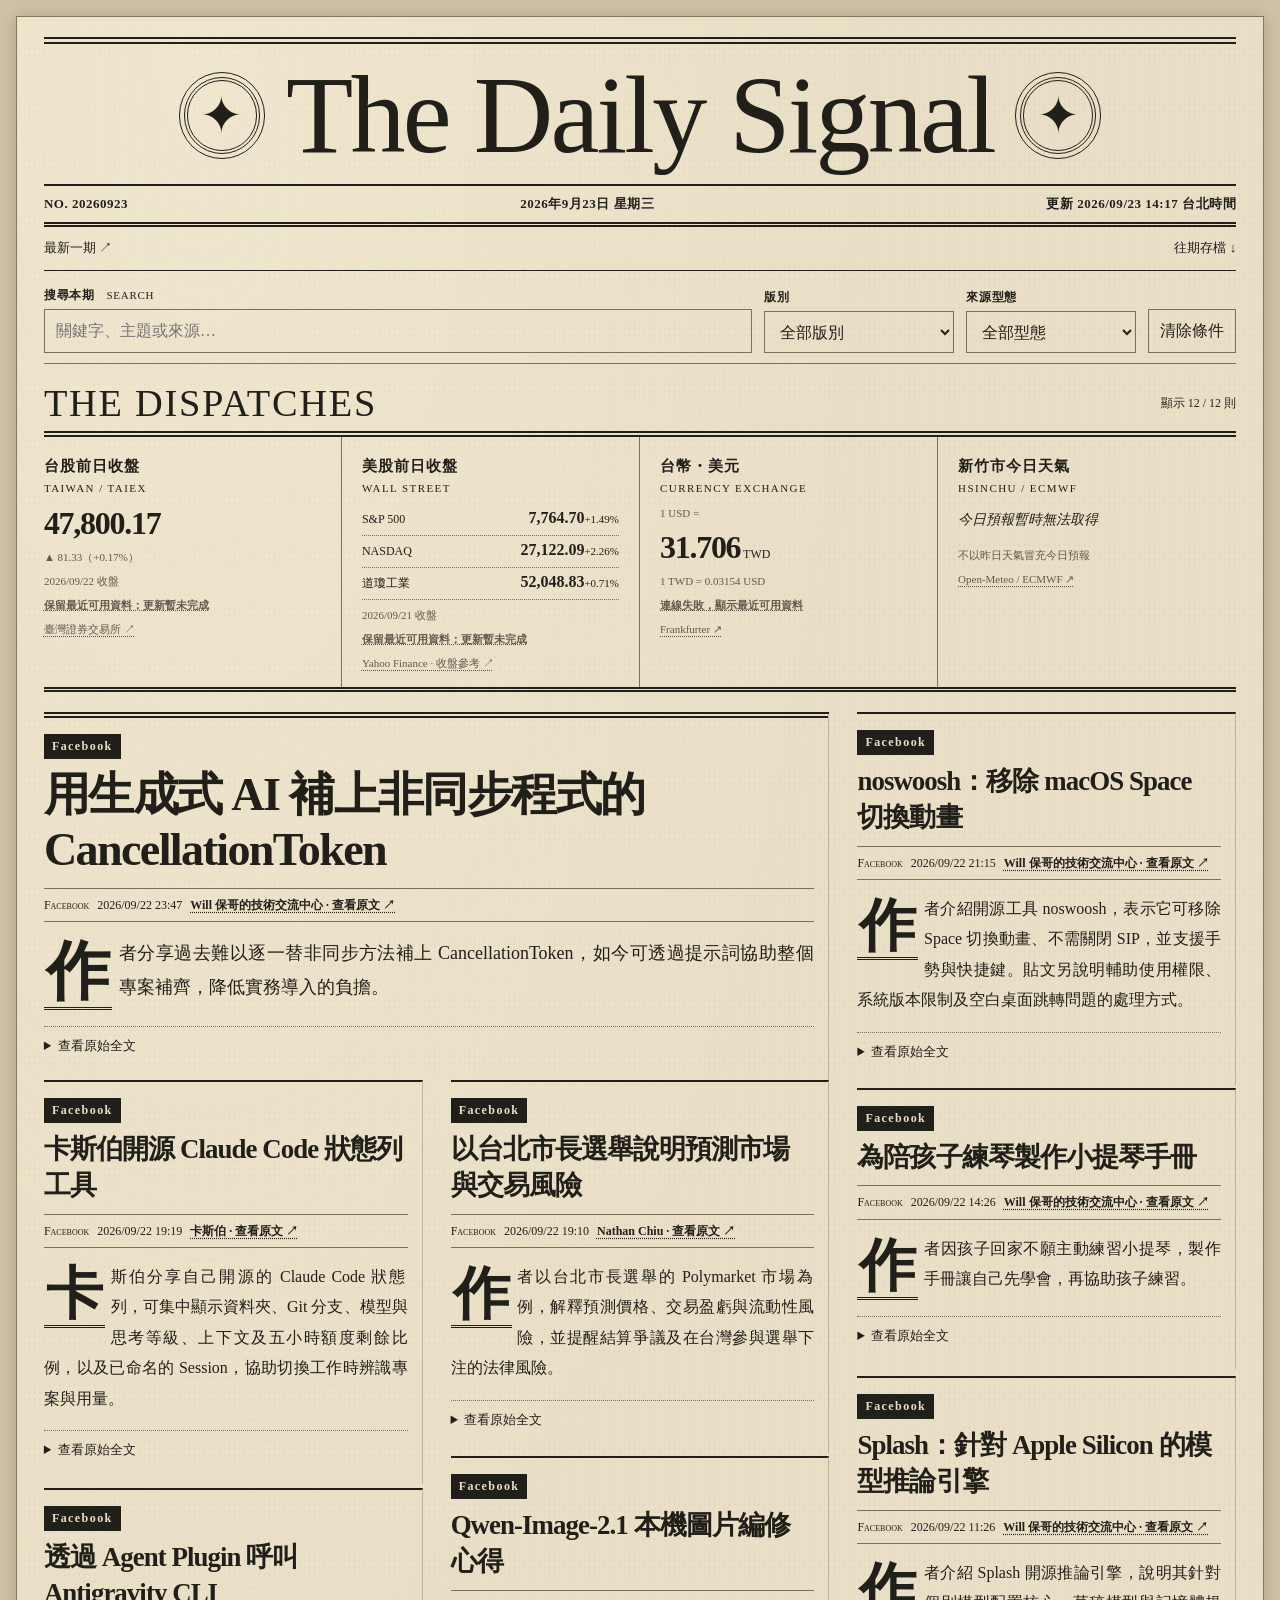
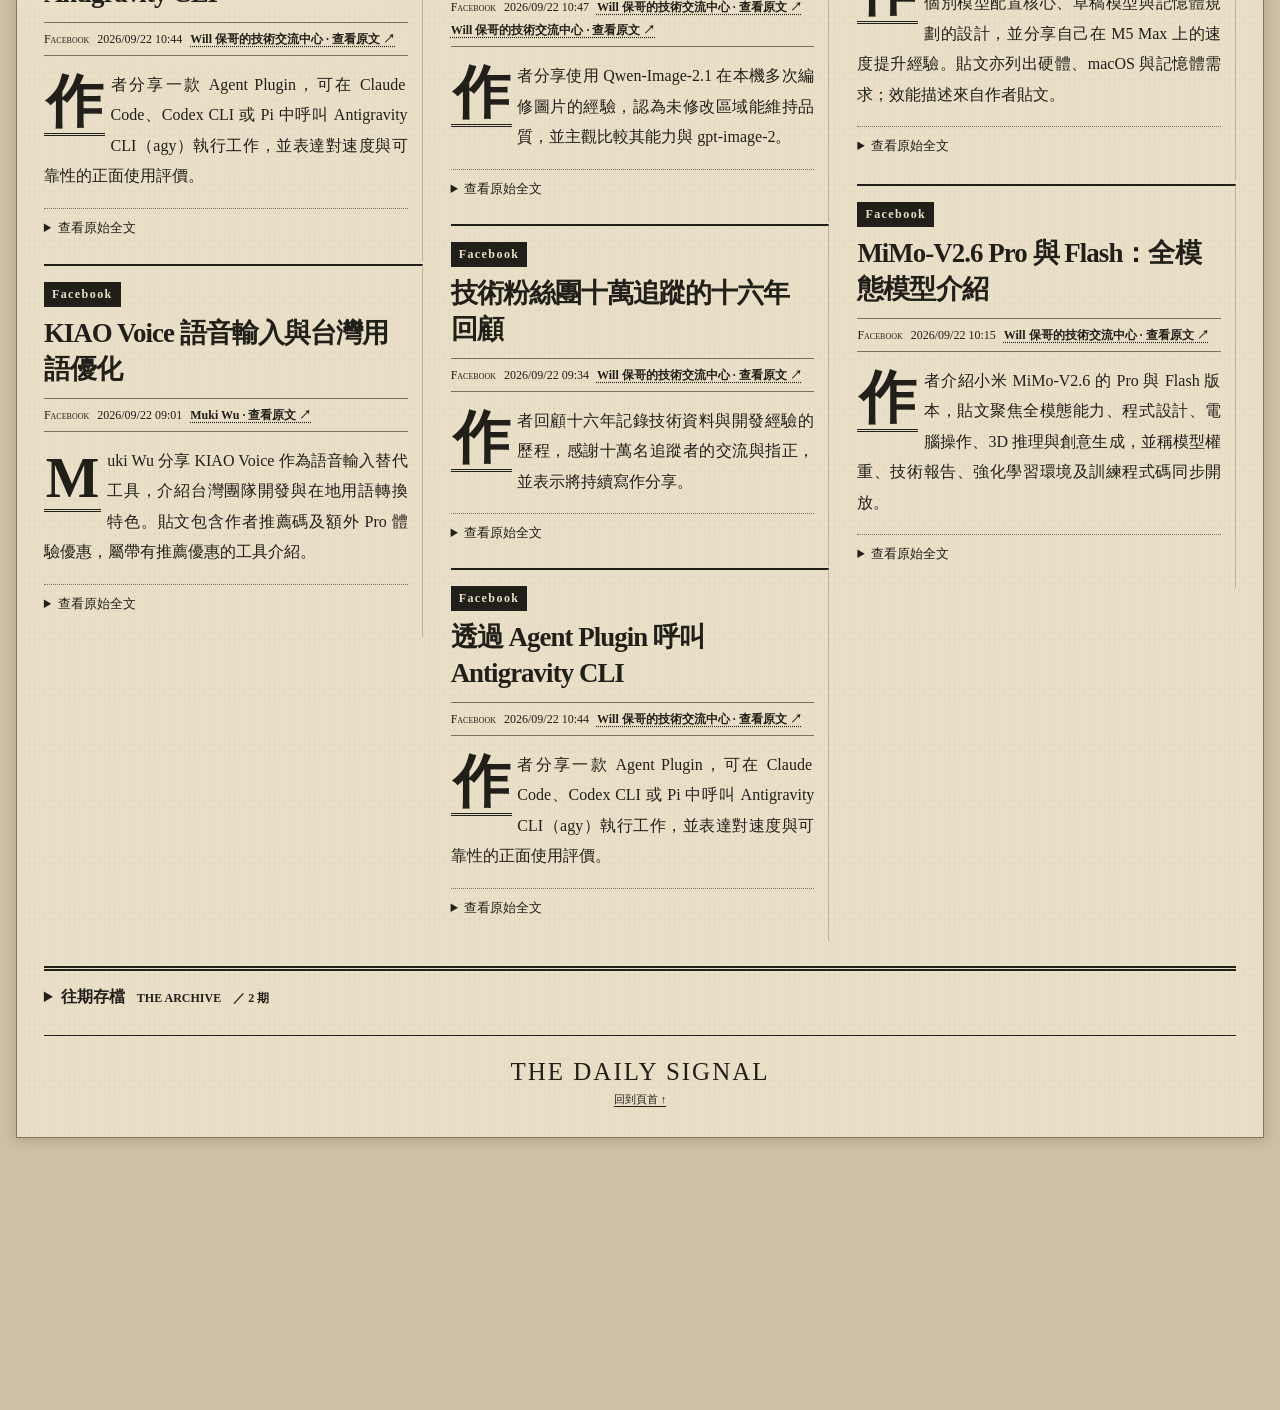
==== commit 55ae9e67: "trim dispatch and footer copy" ====
--- a/index.html
+++ b/index.html
@@ -12,7 +12,7 @@
   <link rel="stylesheet" href="assets/css/press.css?v=cb5f85284a07">
   <link rel="stylesheet" href="https://fonts.googleapis.com/css2?family=Noto+Serif+TC:wght@400;600;700;900&amp;family=Pirata+One&amp;family=UnifrakturMaguntia&amp;display=swap">
   <script src="assets/js/app.js?v=b7d7526e0653" defer></script>
-  <script src="assets/js/press.js?v=84877ef9f54e" defer></script>
+  <script src="assets/js/press.js?v=bd8a1dc94259" defer></script>
 </head>
 <body id="top">
   <a class="skip-link" href="#main">跳至本期內容</a>
@@ -57,7 +57,6 @@
             <section id="dispatch-fx" class="dispatch-card" aria-label="台幣美元匯率" aria-live="polite"></section>
             <section id="dispatch-weather" class="dispatch-card" aria-label="新竹市今日天氣" aria-live="polite"></section>
           </div>
-          <p class="dispatch-caption">行情採今日之前最近已收盤交易日；匯率與天氣為今日查詢，不隨往期文章切換。各欄標示資料日期。</p>
           <div id="stories" class="news-grid"></div>
           <p id="empty-results" class="empty-results" hidden></p>
         </section>
@@ -67,7 +66,7 @@
       <summary>往期存檔 <span lang="en">THE ARCHIVE</span> <span id="archive-count"></span></summary>
       <nav aria-label="歷史期數"><ol id="archive-list"></ol></nav>
     </details>
-    <footer class="colophon"><p class="footer-brand" lang="en">THE DAILY SIGNAL</p><p>公開託管的個人閱讀室・請勿存放私人資料</p><p>保留來源，不替事實添筆。<span aria-hidden="true"> ✦ </span><a href="#top" id="back-top">回到頁首 ↑</a></p></footer>
+    <footer class="colophon"><p class="footer-brand" lang="en">THE DAILY SIGNAL</p><p><a href="#top" id="back-top">回到頁首 ↑</a></p></footer>
   </div>
 </body>
 </html>
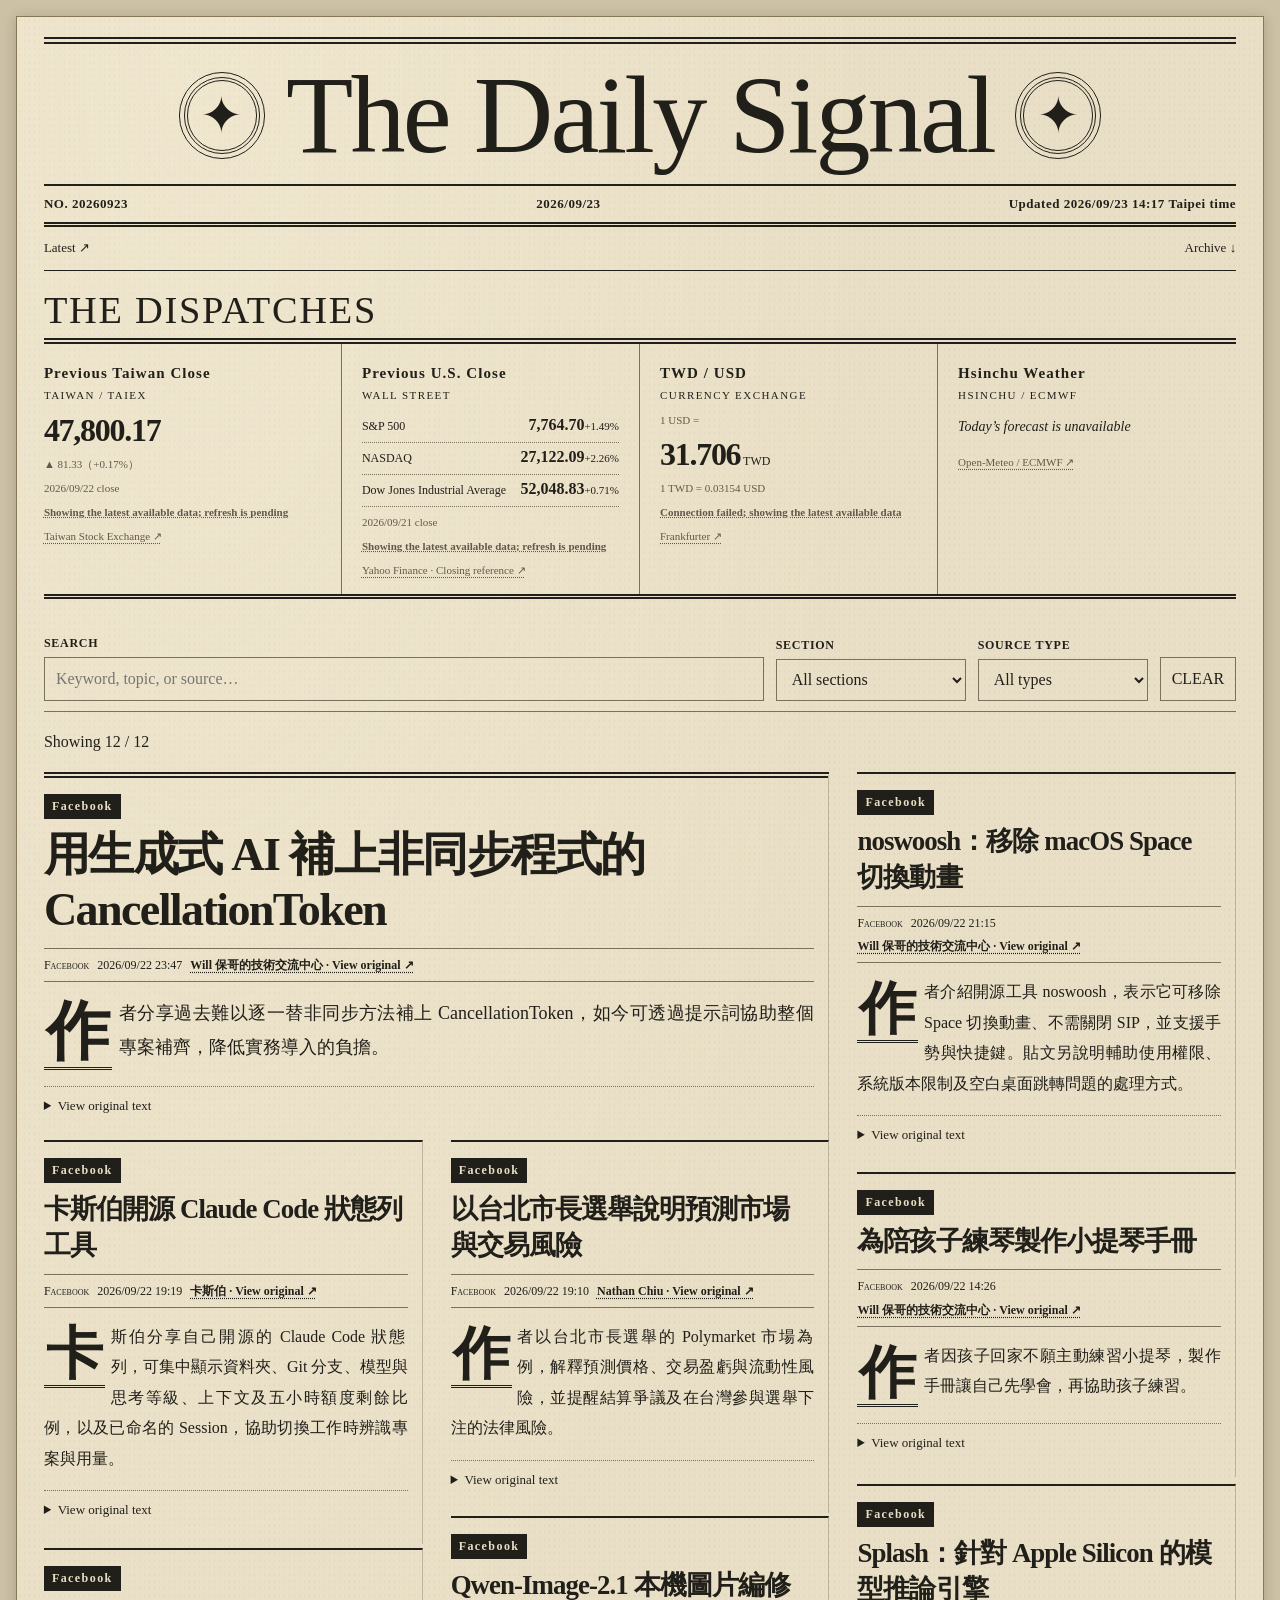
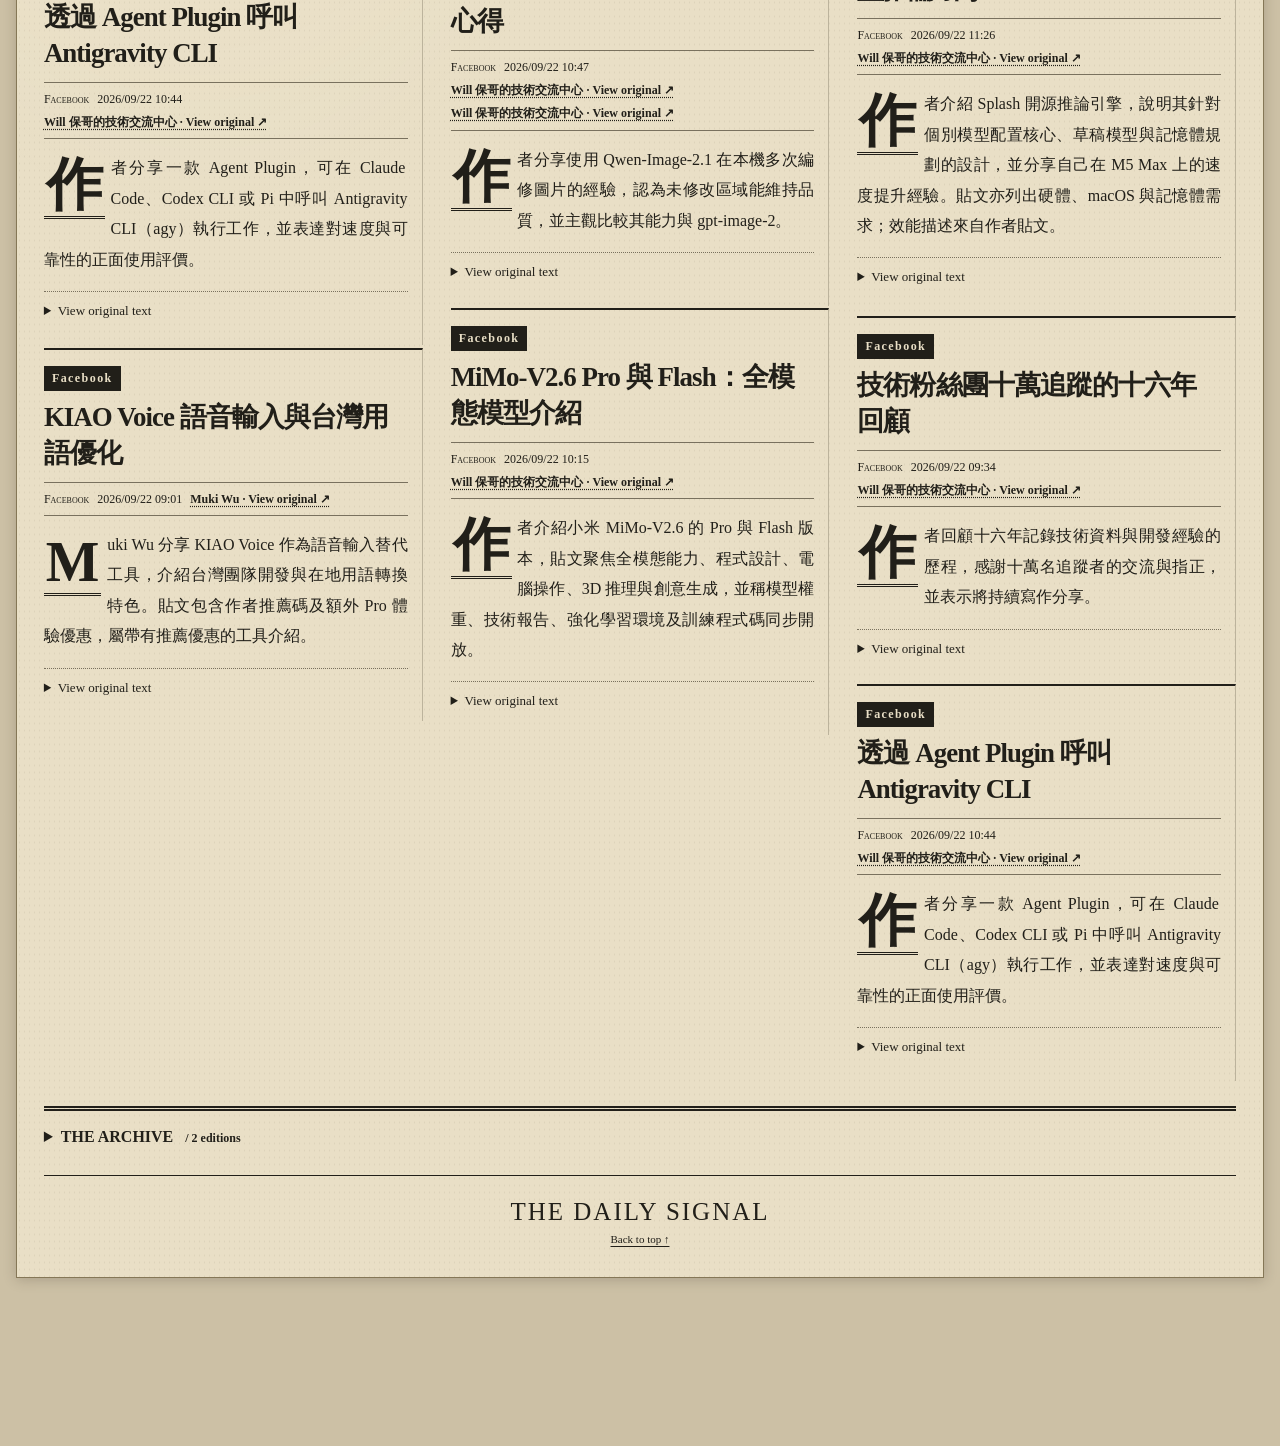
==== commit beb2bcec: "move dispatches above search and make shell English" ====
--- a/index.html
+++ b/index.html
@@ -1,72 +1,75 @@
 <!doctype html>
-<html lang="zh-Hant">
+<html lang="en">
 <head>
   <meta charset="utf-8">
   <meta name="viewport" content="width=device-width, initial-scale=1">
-  <meta name="description" content="THE DAILY SIGNAL：每日情報、股市收盤、匯率與新竹天氣。">
+  <meta name="description" content="THE DAILY SIGNAL: daily stories, market closes, exchange rates, and Hsinchu weather.">
   <meta name="theme-color" content="#e9dfc6">
   <meta name="referrer" content="no-referrer">
   <meta http-equiv="Content-Security-Policy" content="default-src 'self'; script-src 'self'; style-src 'self' https://fonts.googleapis.com; font-src 'self' https://fonts.gstatic.com; img-src 'self' https:; connect-src 'self' https://api.open-meteo.com https://api.frankfurter.dev https://raw.githubusercontent.com; object-src 'none'; base-uri 'none'; form-action 'none'">
   <title>THE DAILY SIGNAL</title>
   <link rel="icon" href="assets/favicon.svg" type="image/svg+xml">
-  <link rel="stylesheet" href="assets/css/press.css?v=cb5f85284a07">
+  <link rel="stylesheet" href="assets/css/press.css?v=01b54025f35f">
   <link rel="stylesheet" href="https://fonts.googleapis.com/css2?family=Noto+Serif+TC:wght@400;600;700;900&amp;family=Pirata+One&amp;family=UnifrakturMaguntia&amp;display=swap">
-  <script src="assets/js/app.js?v=b7d7526e0653" defer></script>
-  <script src="assets/js/press.js?v=bd8a1dc94259" defer></script>
+  <script src="assets/js/app.js?v=09a8e0ca3022" defer></script>
+  <script src="assets/js/press.js?v=607aa5758388" defer></script>
 </head>
 <body id="top">
-  <a class="skip-link" href="#main">跳至本期內容</a>
+  <a class="skip-link" href="#main">Skip to edition</a>
   <div class="paper">
     <header class="masthead">
-      <div class="masthead-title"><span class="press-seal" aria-hidden="true">✦</span><h1 lang="en"><a href="./" class="latest-link">The Daily Signal</a></h1><span class="press-seal" aria-hidden="true">✦</span></div>
+      <div class="masthead-title"><span class="press-seal" aria-hidden="true">✦</span><h1><a href="./" class="latest-link">The Daily Signal</a></h1><span class="press-seal" aria-hidden="true">✦</span></div>
       <div class="dateline">
         <span id="edition-number">NO. —</span>
-        <time id="edition-date" tabindex="-1">調閱本期中</time>
-        <span>更新 <time id="updated-time">—</time><span class="timezone"> 台北時間</span></span>
+        <time id="edition-date" tabindex="-1">Loading edition</time>
+        <span>Updated <time id="updated-time">—</time><span class="timezone"> Taipei time</span></span>
       </div>
     </header>
-    <nav class="reader-nav" aria-label="報紙導覽">
-      <a href="./" class="latest-link">最新一期 <span aria-hidden="true">↗</span></a>
-      <a href="#archive">往期存檔 <span aria-hidden="true">↓</span></a>
+    <nav class="reader-nav" aria-label="Newspaper navigation">
+      <a href="./" class="latest-link">Latest <span aria-hidden="true">↗</span></a>
+      <a href="#archive">Archive <span aria-hidden="true">↓</span></a>
     </nav>
     <main id="main" tabindex="-1" aria-busy="true">
-      <noscript><p class="notice">閱讀器需要 JavaScript 才能調閱 JSON。請啟用 JavaScript 後重新整理；本網站不使用追蹤程式。</p></noscript>
+      <noscript><p class="notice">JavaScript is required to load edition JSON. This site does not use tracking scripts.</p></noscript>
       <section id="message" class="notice" role="status" tabindex="-1" aria-labelledby="message-title">
-        <p class="eyebrow" lang="en">FROM THE READING ROOM</p>
-        <h2 id="message-title">正在調閱本期…</h2>
-        <p id="message-detail">讀取目錄與當期內容。</p>
-        <button id="retry-latest" type="button" hidden>返回最新一期</button>
+        <p class="eyebrow">FROM THE READING ROOM</p>
+        <h2 id="message-title">Loading edition…</h2>
+        <p id="message-detail">Loading catalogs and edition content.</p>
+        <button id="retry-latest" type="button" hidden>Return to latest</button>
       </section>
       <div id="edition-panel" hidden>
-        <section id="channel-status" class="channel-status" aria-label="來源限制或讀取錯誤" hidden></section>
+        <section id="channel-status" class="channel-status" aria-label="Source limitations or loading errors" hidden></section>
+        <section class="dispatches" aria-labelledby="dispatches-title">
+          <div class="section-heading"><h2 id="dispatches-title">THE DISPATCHES</h2></div>
+          <div id="dispatch-board" class="dispatch-board" aria-label="Market, exchange-rate, and Hsinchu weather information">
+            <section id="dispatch-tw" class="dispatch-card" aria-label="Previous Taiwan market close" aria-live="polite"></section>
+            <section id="dispatch-us" class="dispatch-card" aria-label="Previous U.S. market close" aria-live="polite"></section>
+            <section id="dispatch-fx" class="dispatch-card" aria-label="TWD and USD exchange rate" aria-live="polite"></section>
+            <section id="dispatch-weather" class="dispatch-card" aria-label="Hsinchu weather" aria-live="polite"></section>
+          </div>
+        </section>
         <section class="reading-tools" aria-labelledby="tools-title">
-          <h2 id="tools-title" class="visually-hidden">搜尋與篩選本期</h2>
+          <h2 id="tools-title" class="visually-hidden">Search and filter this edition</h2>
           <form id="search-form" role="search">
-            <div class="search-field"><label for="search-input">搜尋本期 <span lang="en">SEARCH</span></label><input id="search-input" type="search" placeholder="關鍵字、主題或來源…" autocomplete="off" maxlength="200"></div>
-            <div><label for="section-filter">版別</label><select id="section-filter"><option value="">全部版別</option></select></div>
-            <div><label for="kind-filter">來源型態</label><select id="kind-filter"><option value="">全部型態</option></select></div>
-            <button id="reset-filters" type="button">清除條件</button>
+            <div class="search-field"><label for="search-input">SEARCH</label><input id="search-input" type="search" placeholder="Keyword, topic, or source…" autocomplete="off" maxlength="200"></div>
+            <div><label for="section-filter">SECTION</label><select id="section-filter"><option value="">All sections</option></select></div>
+            <div><label for="kind-filter">SOURCE TYPE</label><select id="kind-filter"><option value="">All types</option></select></div>
+            <button id="reset-filters" type="button">CLEAR</button>
           </form>
-          <details id="topic-index" class="topic-index"><summary>主題索引 <span id="tag-total"></span></summary><div id="tag-filters" class="tag-filters" role="group" aria-label="選擇一個主題標籤"></div></details>
+          <details id="topic-index" class="topic-index"><summary>TOPIC INDEX <span id="tag-total"></span></summary><div id="tag-filters" class="tag-filters" role="group" aria-label="Choose a topic tag"></div></details>
         </section>
-        <section class="dispatches" aria-labelledby="dispatches-title">
-          <div class="section-heading"><h2 id="dispatches-title" lang="en">THE DISPATCHES</h2><p id="results-count" role="status" aria-live="polite" aria-atomic="true"></p></div>
-          <div id="dispatch-board" class="dispatch-board" aria-label="今日行情與新竹天氣">
-            <section id="dispatch-tw" class="dispatch-card" aria-label="台股前日收盤" aria-live="polite"></section>
-            <section id="dispatch-us" class="dispatch-card" aria-label="美股前日收盤" aria-live="polite"></section>
-            <section id="dispatch-fx" class="dispatch-card" aria-label="台幣美元匯率" aria-live="polite"></section>
-            <section id="dispatch-weather" class="dispatch-card" aria-label="新竹市今日天氣" aria-live="polite"></section>
-          </div>
+        <section class="stories-section" aria-label="Stories">
+          <p id="results-count" role="status" aria-live="polite" aria-atomic="true"></p>
           <div id="stories" class="news-grid"></div>
           <p id="empty-results" class="empty-results" hidden></p>
         </section>
       </div>
     </main>
     <details id="archive" class="archive">
-      <summary>往期存檔 <span lang="en">THE ARCHIVE</span> <span id="archive-count"></span></summary>
-      <nav aria-label="歷史期數"><ol id="archive-list"></ol></nav>
+      <summary>THE ARCHIVE <span id="archive-count"></span></summary>
+      <nav aria-label="Edition archive"><ol id="archive-list"></ol></nav>
     </details>
-    <footer class="colophon"><p class="footer-brand" lang="en">THE DAILY SIGNAL</p><p><a href="#top" id="back-top">回到頁首 ↑</a></p></footer>
+    <footer class="colophon"><p class="footer-brand">THE DAILY SIGNAL</p><p><a href="#top" id="back-top">Back to top ↑</a></p></footer>
   </div>
 </body>
 </html>
--- a/assets/css/press.css
+++ b/assets/css/press.css
@@ -4,12 +4,12 @@
 .paper{position:relative;width:calc(100% - 32px);max-width:none;margin:16px auto;padding:20px clamp(16px,2.1vw,42px) 24px;background-color:var(--paper);background-image:radial-gradient(ellipse at 15% 0%,#fff8e349,transparent 45%),radial-gradient(#382e1311 .6px,transparent .8px);background-size:auto,5px 7px;box-shadow:0 2px 12px #2a211d35;border:1px solid #857757}
 .masthead{border-top:7px double var(--ink);text-align:center}.masthead-title{display:flex;align-items:center;justify-content:center;gap:clamp(12px,2vw,40px);padding:14px 0 10px}.masthead h1{margin:0;font-family:"UnifrakturMaguntia",var(--display);font-weight:400;font-size:clamp(40px,8.6vw,180px);line-height:1.05;letter-spacing:-.025em}.masthead h1 a{text-decoration:none}.press-seal{display:grid;place-items:center;flex:0 0 clamp(38px,6vw,100px);aspect-ratio:1;border:4px double var(--ink);border-radius:50%;font:clamp(24px,4vw,62px)/1 Georgia,serif;outline:1px solid var(--ink);outline-offset:4px}.dateline{display:flex;justify-content:space-between;align-items:center;gap:8px 20px;flex-wrap:wrap;border-top:2px solid var(--ink);border-bottom:5px double var(--ink);padding:7px 0;font-size:13px;font-weight:700;letter-spacing:.04em}.reader-nav{display:flex;justify-content:space-between;gap:12px;padding:10px 0;border-bottom:1px solid var(--ink);font-size:13px}.reader-nav a{text-decoration:none}.nav-motto{font-style:italic;letter-spacing:.12em}.notice{padding:40px 0;border-bottom:3px double var(--ink)}.notice h2{font-size:32px;margin:.2em 0}.eyebrow{font:14px Georgia,serif;letter-spacing:.15em}.channel-status{font-size:13px;border-block:1px dashed var(--rule);padding:6px 0;margin-top:12px}.channel-status p{margin:4px 0}
 .reading-tools{padding:14px 0 10px;border-bottom:1px solid var(--rule)}#search-form{display:grid;grid-template-columns:minmax(180px,1fr) minmax(130px,190px) minmax(130px,170px) auto;gap:12px;align-items:end}label{display:block;font-size:12px;font-weight:700;letter-spacing:.06em;margin-bottom:3px}label span{font:11px Georgia,serif;margin-left:8px}#search-form select{width:100%}.topic-index{font-size:12px;margin-top:8px}.tag-filters{display:flex;flex-wrap:wrap;gap:6px;margin-top:10px}.tag-filters button{font-size:12px;min-height:32px;padding:3px 8px}.tag-filters [aria-pressed=true]{background:var(--ink);color:var(--paper)}
-.section-heading{display:flex;align-items:center;justify-content:space-between;gap:12px;border-bottom:6px double var(--ink);margin:18px 0 0;padding-bottom:7px}.section-heading h2{font-family:var(--display);font-size:clamp(28px,3vw,46px);font-weight:400;line-height:1.1;margin:0;letter-spacing:.045em}.section-heading p{font-size:12px;margin:0}.dispatch-board{display:grid;grid-template-columns:repeat(4,minmax(0,1fr));border-bottom:5px double var(--ink);margin-bottom:20px}.dispatch-card{min-width:0;padding:16px 20px 15px;border-right:1px solid var(--rule)}.dispatch-card:first-child{padding-left:0}.dispatch-card:last-child{border-right:0;padding-right:0}.dispatch-label{margin:0 0 10px;font-size:15px;font-weight:900;letter-spacing:.07em}.dispatch-label span{display:block;font:11px Georgia,serif;letter-spacing:.13em;margin-top:2px}.dispatch-value{font:700 clamp(24px,2.5vw,42px)/1.2 Georgia,serif;letter-spacing:-.04em;margin:6px 0}.dispatch-unit{font:12px var(--serif);letter-spacing:0}.dispatch-note,.dispatch-source{font-size:11px;line-height:1.65;margin:6px 0 0;color:var(--muted);overflow-wrap:anywhere}.dispatch-source a{text-decoration-style:dotted}.dispatch-row{display:flex;justify-content:space-between;gap:8px;align-items:baseline;font-size:12px;padding:5px 0;border-bottom:1px dotted var(--rule)}.dispatch-row strong{font:700 16px Georgia,serif}.dispatch-row small{white-space:nowrap;font-size:11px}.market-up,.market-down{font-weight:700}.dispatch-unavailable{font-size:14px;font-style:italic;margin:14px 0}.dispatch-weather{display:flex;align-items:center;gap:12px}.weather-icon{width:48px;height:48px;flex:none}.dispatch-stale{font-weight:700;text-decoration:underline dotted}.dispatch-caption{font-size:11px;margin:0 0 12px;color:var(--muted)}
+.section-heading{display:flex;align-items:center;justify-content:space-between;gap:12px;border-bottom:6px double var(--ink);margin:18px 0 0;padding-bottom:7px}.section-heading h2{font-family:var(--display);font-size:clamp(28px,3vw,46px);font-weight:400;line-height:1.1;margin:0;letter-spacing:.045em}.section-heading p{font-size:12px;margin:0}.dispatch-board{display:grid;grid-template-columns:repeat(4,minmax(0,1fr));border-bottom:5px double var(--ink);margin-bottom:20px}.dispatch-card{min-width:0;padding:16px 20px 15px;border-right:1px solid var(--rule)}.dispatch-card:first-child{padding-left:0}.dispatch-card:last-child{border-right:0;padding-right:0}.dispatch-label{margin:0 0 10px;font-size:15px;font-weight:900;letter-spacing:.07em}.dispatch-label span{display:block;font:11px Georgia,serif;letter-spacing:.13em;margin-top:2px}.dispatch-value{font:700 clamp(24px,2.5vw,42px)/1.2 Georgia,serif;letter-spacing:-.04em;margin:6px 0}.dispatch-unit{font:12px var(--serif);letter-spacing:0}.dispatch-note,.dispatch-source{font-size:11px;line-height:1.65;margin:6px 0 0;color:var(--muted);overflow-wrap:anywhere}.dispatch-source a{text-decoration-style:dotted}.dispatch-row{display:flex;justify-content:space-between;gap:8px;align-items:baseline;font-size:12px;padding:5px 0;border-bottom:1px dotted var(--rule)}.dispatch-row strong{font:700 16px Georgia,serif}.dispatch-row small{white-space:nowrap;font-size:11px}.market-up,.market-down{font-weight:700}.dispatch-unavailable{font-size:14px;font-style:italic;margin:14px 0}.dispatch-weather{display:flex;align-items:center;gap:12px}.dispatch-weather-stats{display:grid;grid-template-columns:repeat(2,minmax(0,1fr));gap:14px}.dispatch-weather-metric{display:flex;align-items:center;gap:9px;min-width:0}.dispatch-weather-metric .dispatch-value{margin:0;white-space:nowrap}.weather-icon,.rain-icon{width:48px;height:48px;flex:none}.dispatch-stale{font-weight:700;text-decoration:underline dotted}.dispatch-caption{font-size:11px;margin:0 0 12px;color:var(--muted)}
 /* CSS columns are the no-ResizeObserver fallback; enhanced grid has measured row spans. */
-.news-grid{columns:3;column-gap:28px;column-rule:1px solid var(--rule)}.story{break-inside:avoid;display:inline-block;width:100%;margin:0 0 22px;overflow-wrap:anywhere}.story-content{display:flow-root;padding:16px 0 22px;border-top:2px solid var(--ink)}.news-grid.press-grid{display:grid;columns:auto;grid-template-columns:repeat(3,minmax(0,1fr));grid-auto-rows:8px;grid-auto-flow:row dense;gap:0 28px;align-items:start}.press-grid .story{display:block;margin:0;min-width:0}.press-grid .story-content{border-right:1px solid #79715e66;padding-right:14px}.press-grid .story--lead{grid-column:span 2}.story--lead .story-content{border-top:6px double var(--ink)}.story h3{font-size:clamp(25px,2.1vw,39px);font-weight:900;letter-spacing:-.035em;line-height:1.35;margin:8px 0 10px;text-wrap:pretty}.story--lead h3{font-size:clamp(32px,3.6vw,66px);line-height:1.2}.story-kicker{display:flex;justify-content:space-between;gap:8px;align-items:center;margin:0;font-size:12px;font-weight:900;letter-spacing:.12em}.story-kicker>span:first-child{background:var(--ink);color:var(--paper);padding:2px 8px}.demo-stamp{border:2px solid;padding:2px 6px;transform:rotate(-4deg)}.story-deck{font-size:17px;line-height:1.65;font-weight:600;margin:0 0 10px}.story-meta{display:flex;align-items:baseline;flex-wrap:wrap;gap:3px 8px;font-size:12px;line-height:1.7;border-block:1px solid var(--rule);padding:6px 0;margin:10px 0 14px}.story-meta>span:first-child{font-variant:small-caps}.story-meta time{white-space:nowrap;font-variant-numeric:tabular-nums}.story-meta .source-link{font-weight:600;text-decoration-style:dotted}.story-body{display:flow-root}.story-summary{margin:0;font-size:16px;line-height:1.9;text-align:justify;white-space:pre-line;hyphens:auto}.story-summary::first-letter{float:left;font-size:3.55em;font-weight:900;line-height:1;margin:.07em .1em 0 0;padding:0 .035em .04em;border-bottom:3px double var(--ink)}.story--lead .story-summary{font-size:18px}.news-photo{margin:0 0 12px}.photo-window{border:1px solid var(--ink);padding:4px;background:#ffffff16}.news-photo img{display:block;width:100%;height:auto;max-height:420px;object-fit:contain;filter:grayscale(1) sepia(.24) contrast(1.08);mix-blend-mode:multiply;transition:filter .25s}.news-photo:hover img{filter:none;mix-blend-mode:normal}.news-photo figcaption{font-size:10px;color:var(--muted);line-height:1.5;margin-top:4px}.story--image-left .news-photo{float:left;width:46%;margin:3px 14px 8px 0}.story--image-right .news-photo{float:right;width:46%;margin:3px 0 8px 14px}.story--lead .news-photo{width:44%;float:left;margin:3px 22px 10px 0}.story-original{font-size:13px;border-top:1px dotted var(--rule);margin-top:16px;padding-top:8px}.original-text-content{white-space:pre-wrap;overflow-wrap:anywhere;font-size:15px;line-height:1.85}.original-text-content::first-letter{font-size:2.6em;font-weight:900}.story-tags{display:flex;flex-wrap:wrap;gap:4px 10px;font-size:11px;color:var(--muted);margin:12px 0 0}.story-sources{font-size:12px;margin-top:12px}.story-sources time{display:block;font-size:11px}.empty-results{padding:40px 0;text-align:center}
+.news-grid{columns:3;column-gap:28px;column-rule:1px solid var(--rule)}.story{break-inside:avoid;display:inline-block;width:100%;margin:0 0 22px;overflow-wrap:anywhere}.story-content{display:flow-root;padding:16px 0 22px;border-top:2px solid var(--ink)}.news-grid.press-grid{display:grid;columns:auto;grid-template-columns:repeat(3,minmax(0,1fr));grid-auto-rows:8px;grid-auto-flow:row dense;gap:0 28px;align-items:start}.press-grid .story{display:block;margin:0;min-width:0}.press-grid .story-content{border-right:1px solid #79715e66;padding-right:14px}.press-grid .story--lead{grid-column:span 2}.story--lead .story-content{border-top:6px double var(--ink)}.story h3{font-size:clamp(25px,2.1vw,39px);font-weight:900;letter-spacing:-.035em;line-height:1.35;margin:8px 0 10px;text-wrap:pretty}.story--lead h3{font-size:clamp(32px,3.6vw,66px);line-height:1.2}.story-kicker{display:flex;justify-content:space-between;gap:8px;align-items:center;margin:0;font-size:12px;font-weight:900;letter-spacing:.12em}.story-kicker>span:first-child{background:var(--ink);color:var(--paper);padding:2px 8px}.demo-stamp{border:2px solid;padding:2px 6px;transform:rotate(-4deg)}.story-deck{font-size:17px;line-height:1.65;font-weight:600;margin:0 0 10px}.story-meta{display:flex;align-items:baseline;flex-wrap:wrap;gap:3px 8px;font-size:12px;line-height:1.7;border-block:1px solid var(--rule);padding:6px 0;margin:10px 0 14px}.story-meta>span:first-child{font-variant:small-caps}.story-meta time{white-space:nowrap;font-variant-numeric:tabular-nums}.story-meta .source-link{font-weight:600;text-decoration-style:dotted}.story-body{display:flow-root}.story-summary{margin:0;font-size:16px;line-height:1.9;text-align:justify;white-space:pre-line;hyphens:auto}.story-summary::first-letter{float:left;font-size:3.55em;font-weight:900;line-height:1;margin:.07em .1em 0 0;padding:0 .035em .04em;border-bottom:3px double var(--ink)}.story--lead .story-summary{font-size:18px}.news-photo{margin:0 0 12px}.photo-window{border:1px solid var(--ink);padding:4px;background:#ffffff16}.news-photo img{display:block;width:100%;height:auto;max-height:420px;object-fit:contain;filter:grayscale(1) sepia(.24) contrast(1.08);mix-blend-mode:multiply;transition:filter .25s}.news-photo:hover img{filter:none;mix-blend-mode:normal}.news-photo figcaption{display:none}.story--image-left .news-photo{float:left;width:46%;margin:3px 14px 8px 0}.story--image-right .news-photo{float:right;width:46%;margin:3px 0 8px 14px}.story--lead .news-photo{width:44%;float:left;margin:3px 22px 10px 0}.story-original{font-size:13px;border-top:1px dotted var(--rule);margin-top:16px;padding-top:8px}.original-text-content{white-space:pre-wrap;overflow-wrap:anywhere;font-size:15px;line-height:1.85}.original-text-content::first-letter{font-size:2.6em;font-weight:900}.story-tags{display:flex;flex-wrap:wrap;gap:4px 10px;font-size:11px;color:var(--muted);margin:12px 0 0}.story-sources{font-size:12px;margin-top:12px}.story-sources time{display:block;font-size:11px}.empty-results{padding:40px 0;text-align:center}
 .archive{border-top:5px double var(--ink);margin-top:22px;padding-top:12px}.archive>summary{font-weight:700}.archive summary span{font-family:Georgia,serif;font-size:12px;margin-left:8px}.archive ol{list-style:none;padding:0;display:grid;grid-template-columns:repeat(auto-fit,minmax(180px,1fr));gap:10px}.archive a{display:block;border:1px solid var(--rule);padding:12px}.archive a[aria-current]{border:3px double var(--ink)}.archive small{display:block;font-size:11px}.colophon{text-align:center;border-top:1px solid var(--ink);font-size:11px;margin-top:24px;padding-top:18px}.colophon p{margin:4px 0}.footer-brand{font:25px var(--display);letter-spacing:.08em}
 @media(min-width:1650px){.news-grid{columns:4}.news-grid.press-grid{grid-template-columns:repeat(4,minmax(0,1fr))}}
 @media(max-width:1099px){.news-grid{columns:2}.news-grid.press-grid{grid-template-columns:repeat(2,minmax(0,1fr))}.dispatch-board{grid-template-columns:repeat(2,minmax(0,1fr))}.dispatch-card:nth-child(2){border-right:0;padding-right:0}.dispatch-card:nth-child(3){padding-left:0}.dispatch-card:nth-child(-n+2){border-bottom:1px solid var(--rule)}.story h3{font-size:28px}.story--lead h3{font-size:44px}}
-@media(max-width:699px){html{scroll-behavior:auto}.paper{width:100%;margin:0;padding:14px;border:0;box-shadow:none}.masthead-title{gap:12px;padding:18px 0}.press-seal{flex-basis:28px;font-size:22px;border-width:2px;outline-offset:2px}.masthead h1{font-size:clamp(33px,8.2vw,57px)}.dateline{font-size:10px;justify-content:center;gap:4px 12px}.dateline>span:last-child{width:100%}.nav-motto,.timezone{display:none}.reader-nav{font-size:12px}.reading-tools{padding-top:10px}#search-form{grid-template-columns:1fr 1fr;gap:8px}#search-form .search-field{grid-column:1/-1}#reset-filters{grid-column:1/-1;min-height:32px;font-size:12px;padding:3px}.section-heading{margin-top:16px}.section-heading h2{font-size:29px}.section-heading p{font-size:10px}.dispatch-card{padding:12px}.dispatch-value{font-size:25px}.dispatch-label{font-size:13px}.dispatch-row{display:block}.dispatch-row strong{margin-right:5px}.dispatch-row>span{display:block}.dispatch-weather{gap:5px}.weather-icon{width:34px;height:34px}.dispatch-weather .dispatch-value{font-size:23px}.dispatch-unit{font-size:10px}.news-grid{columns:1}.news-grid.press-grid{display:block}.press-grid .story{margin-bottom:18px}.story h3,.story--lead h3{font-size:31px}.story--lead .story-summary{font-size:16px}.story--lead .news-photo{width:46%;margin-right:14px}.story-meta{font-size:12px}.story-content{padding-bottom:12px}.archive{margin-top:8px}}
+@media(max-width:699px){html{scroll-behavior:auto}.paper{width:100%;margin:0;padding:14px;border:0;box-shadow:none}.masthead-title{gap:12px;padding:18px 0}.press-seal{flex-basis:28px;font-size:22px;border-width:2px;outline-offset:2px}.masthead h1{font-size:clamp(33px,8.2vw,57px)}.dateline{font-size:10px;justify-content:center;gap:4px 12px}.dateline>span:last-child{width:100%}.nav-motto,.timezone{display:none}.reader-nav{font-size:12px}.reading-tools{padding-top:10px}#search-form{grid-template-columns:1fr 1fr;gap:8px}#search-form .search-field{grid-column:1/-1}#reset-filters{grid-column:1/-1;min-height:32px;font-size:12px;padding:3px}.section-heading{margin-top:16px}.section-heading h2{font-size:29px}.section-heading p{font-size:10px}.dispatch-card{padding:12px}.dispatch-value{font-size:25px}.dispatch-label{font-size:13px}.dispatch-row{display:block}.dispatch-row strong{margin-right:5px}.dispatch-row>span{display:block}.dispatch-weather{gap:5px}.dispatch-weather-stats{gap:8px}.dispatch-weather-metric{gap:5px}.weather-icon,.rain-icon{width:34px;height:34px}.dispatch-weather-metric .dispatch-value{font-size:23px}.dispatch-unit{font-size:10px}.news-grid{columns:1}.news-grid.press-grid{display:block}.press-grid .story{margin-bottom:18px}.story h3,.story--lead h3{font-size:31px}.story--lead .story-summary{font-size:16px}.story--lead .news-photo{width:46%;margin-right:14px}.story-meta{font-size:12px}.story-content{padding-bottom:12px}.archive{margin-top:8px}}
 @media(prefers-reduced-motion:reduce){html{scroll-behavior:auto}*{transition:none!important}}
 @media print{body{background:#fff}.paper{width:100%;margin:0;padding:0;border:0;box-shadow:none;background:#fff}.reader-nav,.reading-tools,.skip-link,#back-top,#retry-latest{display:none}.news-grid.press-grid{display:block;columns:2}.press-grid .story{display:inline-block;grid-row:auto!important}.news-photo img{filter:grayscale(1)}.masthead h1{font-size:60px}.press-seal{display:none}.dispatch-board{grid-template-columns:repeat(4,1fr)}.dispatch-card{border-bottom:0!important}.dispatch-value{font-size:22px}.story h3,.story--lead h3{font-size:24px}.story-summary,.story--lead .story-summary{font-size:11px}a{text-decoration:none}}
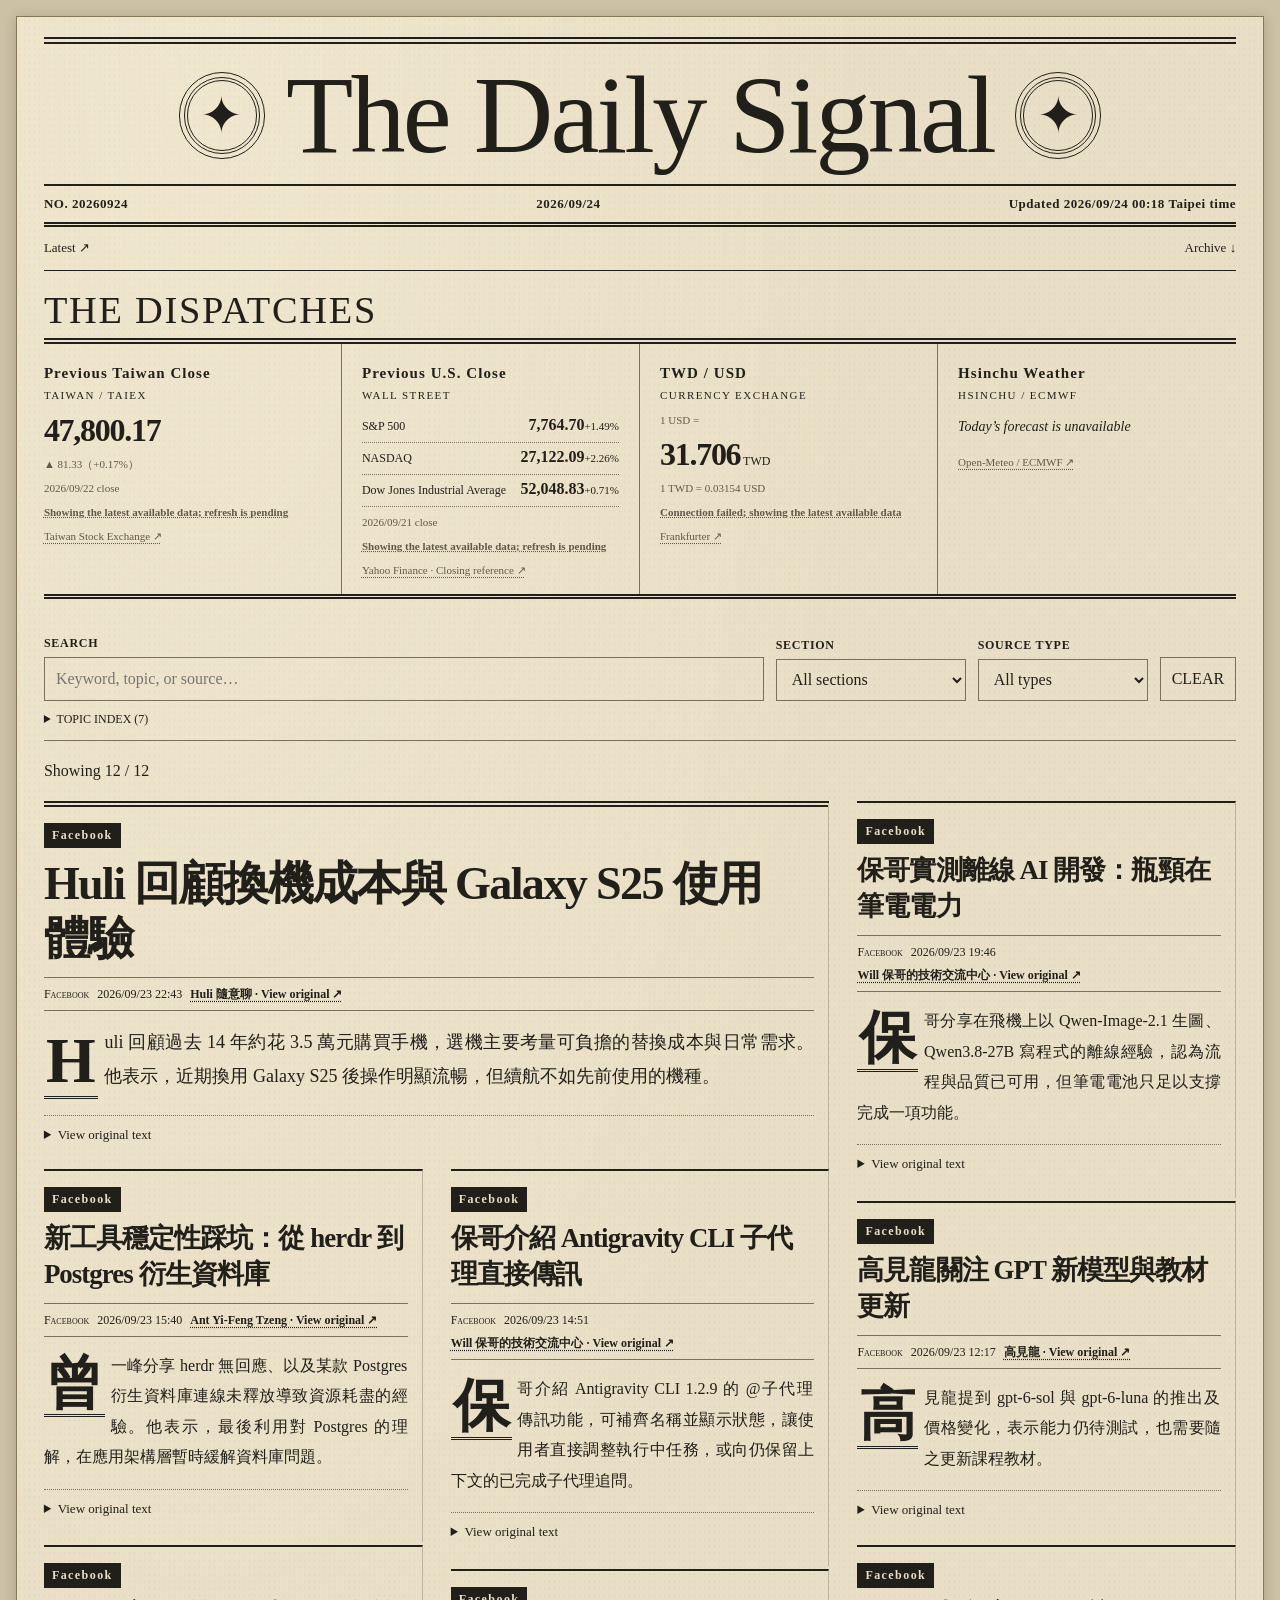
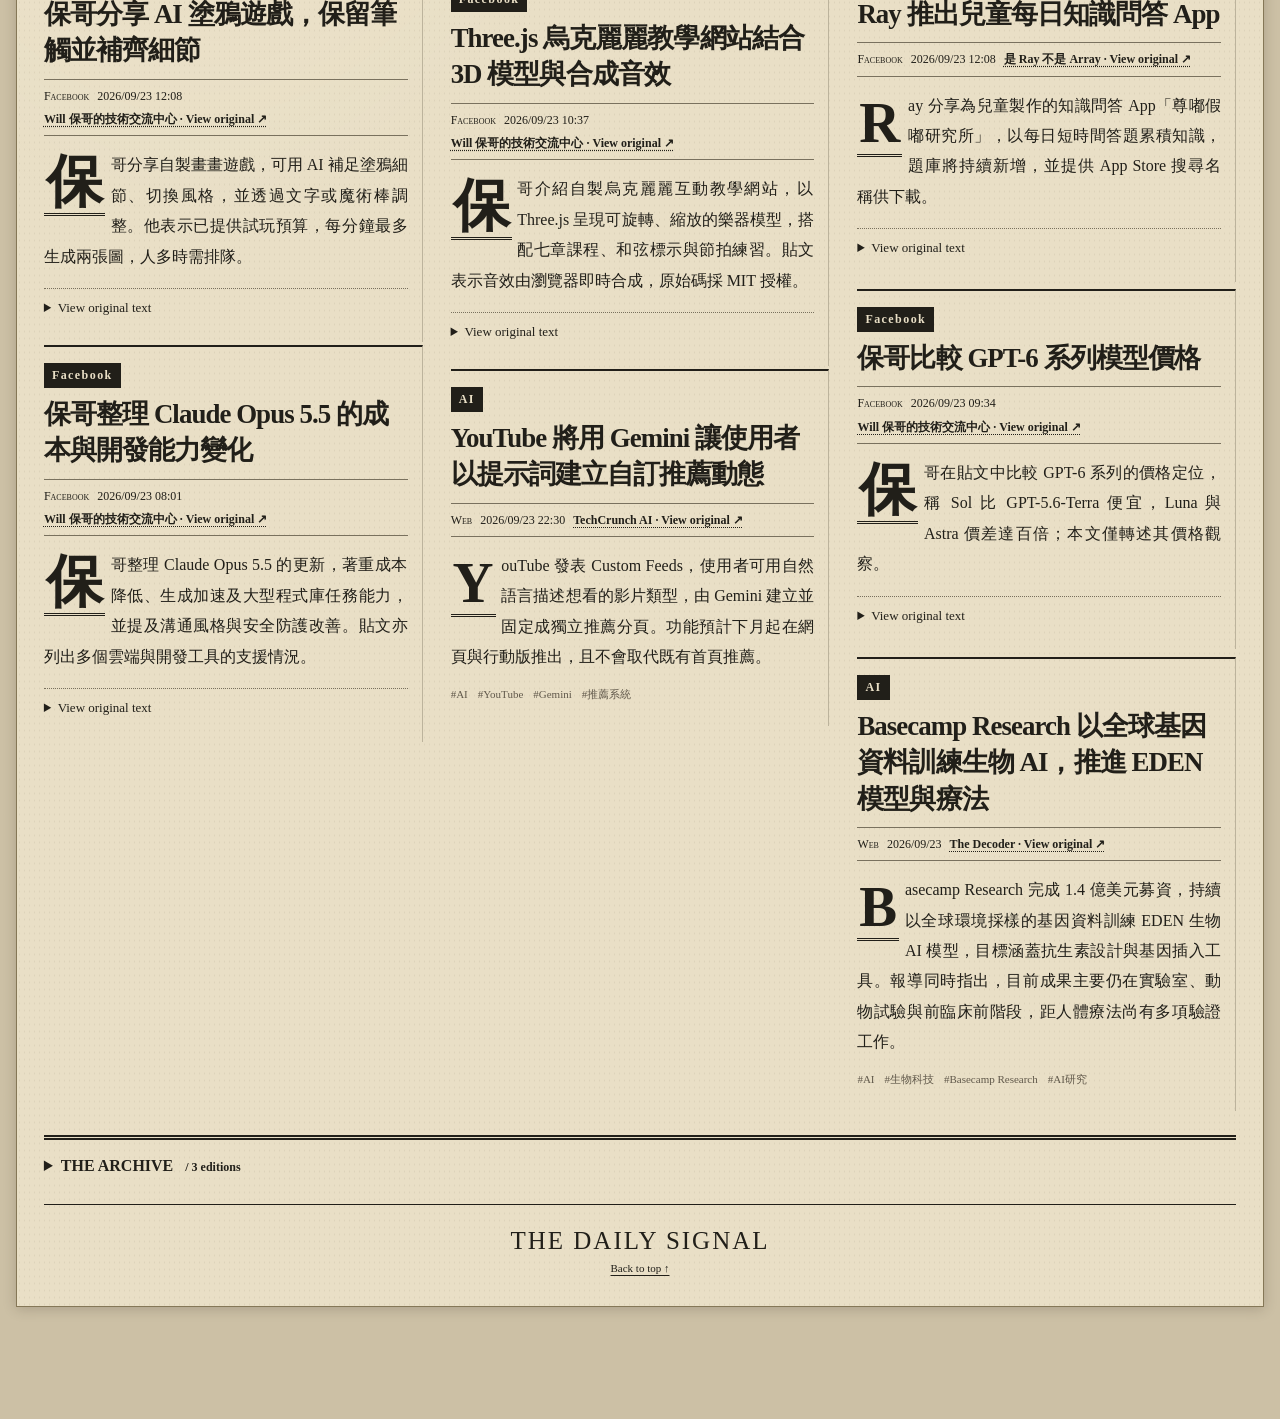
==== commit a6883d21: "fix: stop displaying editorial limitation notices" ====
--- a/index.html
+++ b/index.html
@@ -9,9 +9,9 @@
   <meta http-equiv="Content-Security-Policy" content="default-src 'self'; script-src 'self'; style-src 'self' https://fonts.googleapis.com; font-src 'self' https://fonts.gstatic.com; img-src 'self' https:; connect-src 'self' https://api.open-meteo.com https://api.frankfurter.dev https://raw.githubusercontent.com; object-src 'none'; base-uri 'none'; form-action 'none'">
   <title>THE DAILY SIGNAL</title>
   <link rel="icon" href="assets/favicon.svg" type="image/svg+xml">
-  <link rel="stylesheet" href="assets/css/press.css?v=01b54025f35f">
+  <link rel="stylesheet" href="assets/css/press.css?v=52e9e1907618">
   <link rel="stylesheet" href="https://fonts.googleapis.com/css2?family=Noto+Serif+TC:wght@400;600;700;900&amp;family=Pirata+One&amp;family=UnifrakturMaguntia&amp;display=swap">
-  <script src="assets/js/app.js?v=09a8e0ca3022" defer></script>
+  <script src="assets/js/app.js?v=7023b55c1484" defer></script>
   <script src="assets/js/press.js?v=607aa5758388" defer></script>
 </head>
 <body id="top">
--- a/assets/css/press.css
+++ b/assets/css/press.css
@@ -10,6 +10,6 @@
 .archive{border-top:5px double var(--ink);margin-top:22px;padding-top:12px}.archive>summary{font-weight:700}.archive summary span{font-family:Georgia,serif;font-size:12px;margin-left:8px}.archive ol{list-style:none;padding:0;display:grid;grid-template-columns:repeat(auto-fit,minmax(180px,1fr));gap:10px}.archive a{display:block;border:1px solid var(--rule);padding:12px}.archive a[aria-current]{border:3px double var(--ink)}.archive small{display:block;font-size:11px}.colophon{text-align:center;border-top:1px solid var(--ink);font-size:11px;margin-top:24px;padding-top:18px}.colophon p{margin:4px 0}.footer-brand{font:25px var(--display);letter-spacing:.08em}
 @media(min-width:1650px){.news-grid{columns:4}.news-grid.press-grid{grid-template-columns:repeat(4,minmax(0,1fr))}}
 @media(max-width:1099px){.news-grid{columns:2}.news-grid.press-grid{grid-template-columns:repeat(2,minmax(0,1fr))}.dispatch-board{grid-template-columns:repeat(2,minmax(0,1fr))}.dispatch-card:nth-child(2){border-right:0;padding-right:0}.dispatch-card:nth-child(3){padding-left:0}.dispatch-card:nth-child(-n+2){border-bottom:1px solid var(--rule)}.story h3{font-size:28px}.story--lead h3{font-size:44px}}
-@media(max-width:699px){html{scroll-behavior:auto}.paper{width:100%;margin:0;padding:14px;border:0;box-shadow:none}.masthead-title{gap:12px;padding:18px 0}.press-seal{flex-basis:28px;font-size:22px;border-width:2px;outline-offset:2px}.masthead h1{font-size:clamp(33px,8.2vw,57px)}.dateline{font-size:10px;justify-content:center;gap:4px 12px}.dateline>span:last-child{width:100%}.nav-motto,.timezone{display:none}.reader-nav{font-size:12px}.reading-tools{padding-top:10px}#search-form{grid-template-columns:1fr 1fr;gap:8px}#search-form .search-field{grid-column:1/-1}#reset-filters{grid-column:1/-1;min-height:32px;font-size:12px;padding:3px}.section-heading{margin-top:16px}.section-heading h2{font-size:29px}.section-heading p{font-size:10px}.dispatch-card{padding:12px}.dispatch-value{font-size:25px}.dispatch-label{font-size:13px}.dispatch-row{display:block}.dispatch-row strong{margin-right:5px}.dispatch-row>span{display:block}.dispatch-weather{gap:5px}.dispatch-weather-stats{gap:8px}.dispatch-weather-metric{gap:5px}.weather-icon,.rain-icon{width:34px;height:34px}.dispatch-weather-metric .dispatch-value{font-size:23px}.dispatch-unit{font-size:10px}.news-grid{columns:1}.news-grid.press-grid{display:block}.press-grid .story{margin-bottom:18px}.story h3,.story--lead h3{font-size:31px}.story--lead .story-summary{font-size:16px}.story--lead .news-photo{width:46%;margin-right:14px}.story-meta{font-size:12px}.story-content{padding-bottom:12px}.archive{margin-top:8px}}
+@media(max-width:699px){html{scroll-behavior:auto}.paper{width:100%;margin:0;padding:14px;border:0;box-shadow:none}.masthead-title{gap:12px;padding:18px 0}.press-seal{flex-basis:28px;font-size:22px;border-width:2px;outline-offset:2px}.masthead h1{font-size:clamp(33px,8.2vw,57px)}.dateline{font-size:10px;justify-content:center;gap:4px 12px}.dateline>span:last-child{width:100%}.nav-motto,.timezone{display:none}.reader-nav{font-size:12px}.reading-tools{padding-top:10px}#search-form{grid-template-columns:1fr 1fr;gap:8px}#search-form .search-field{grid-column:1/-1}#reset-filters{grid-column:1/-1;min-height:32px;font-size:12px;padding:3px}.section-heading{margin-top:16px}.section-heading h2{font-size:29px}.section-heading p{font-size:10px}.dispatch-card{padding:12px}.dispatch-value{font-size:25px}.dispatch-label{font-size:13px}.dispatch-row{display:block}.dispatch-row strong{margin-right:5px}.dispatch-row>span{display:block}.dispatch-weather{gap:5px}.dispatch-weather-stats{grid-template-columns:1fr;gap:6px}.dispatch-weather-metric{gap:5px}.weather-icon,.rain-icon{width:34px;height:34px}.dispatch-weather-metric .dispatch-value{font-size:23px}.dispatch-unit{font-size:10px}.news-grid{columns:1}.news-grid.press-grid{display:block}.press-grid .story{margin-bottom:18px}.story h3,.story--lead h3{font-size:31px}.story--lead .story-summary{font-size:16px}.story--lead .news-photo{width:46%;margin-right:14px}.story-meta{font-size:12px}.story-content{padding-bottom:12px}.archive{margin-top:8px}}
 @media(prefers-reduced-motion:reduce){html{scroll-behavior:auto}*{transition:none!important}}
 @media print{body{background:#fff}.paper{width:100%;margin:0;padding:0;border:0;box-shadow:none;background:#fff}.reader-nav,.reading-tools,.skip-link,#back-top,#retry-latest{display:none}.news-grid.press-grid{display:block;columns:2}.press-grid .story{display:inline-block;grid-row:auto!important}.news-photo img{filter:grayscale(1)}.masthead h1{font-size:60px}.press-seal{display:none}.dispatch-board{grid-template-columns:repeat(4,1fr)}.dispatch-card{border-bottom:0!important}.dispatch-value{font-size:22px}.story h3,.story--lead h3{font-size:24px}.story-summary,.story--lead .story-summary{font-size:11px}a{text-decoration:none}}
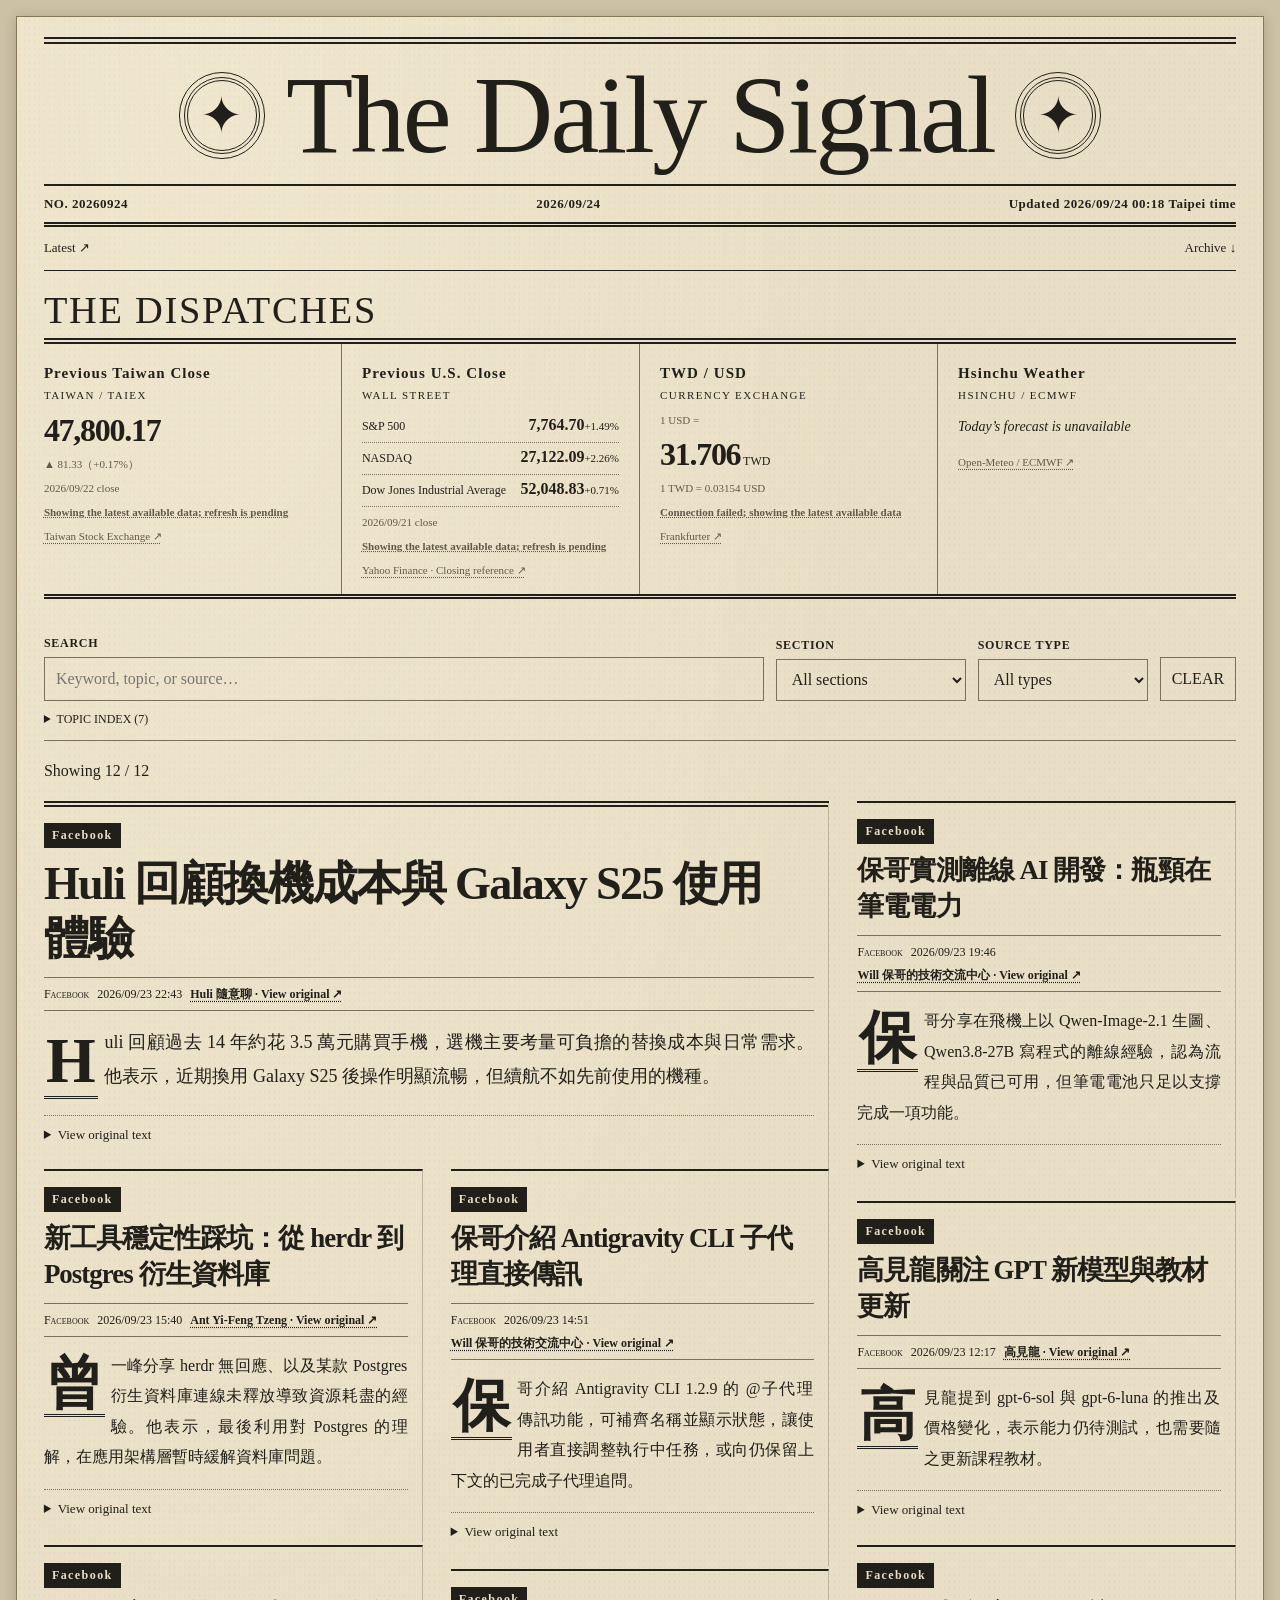
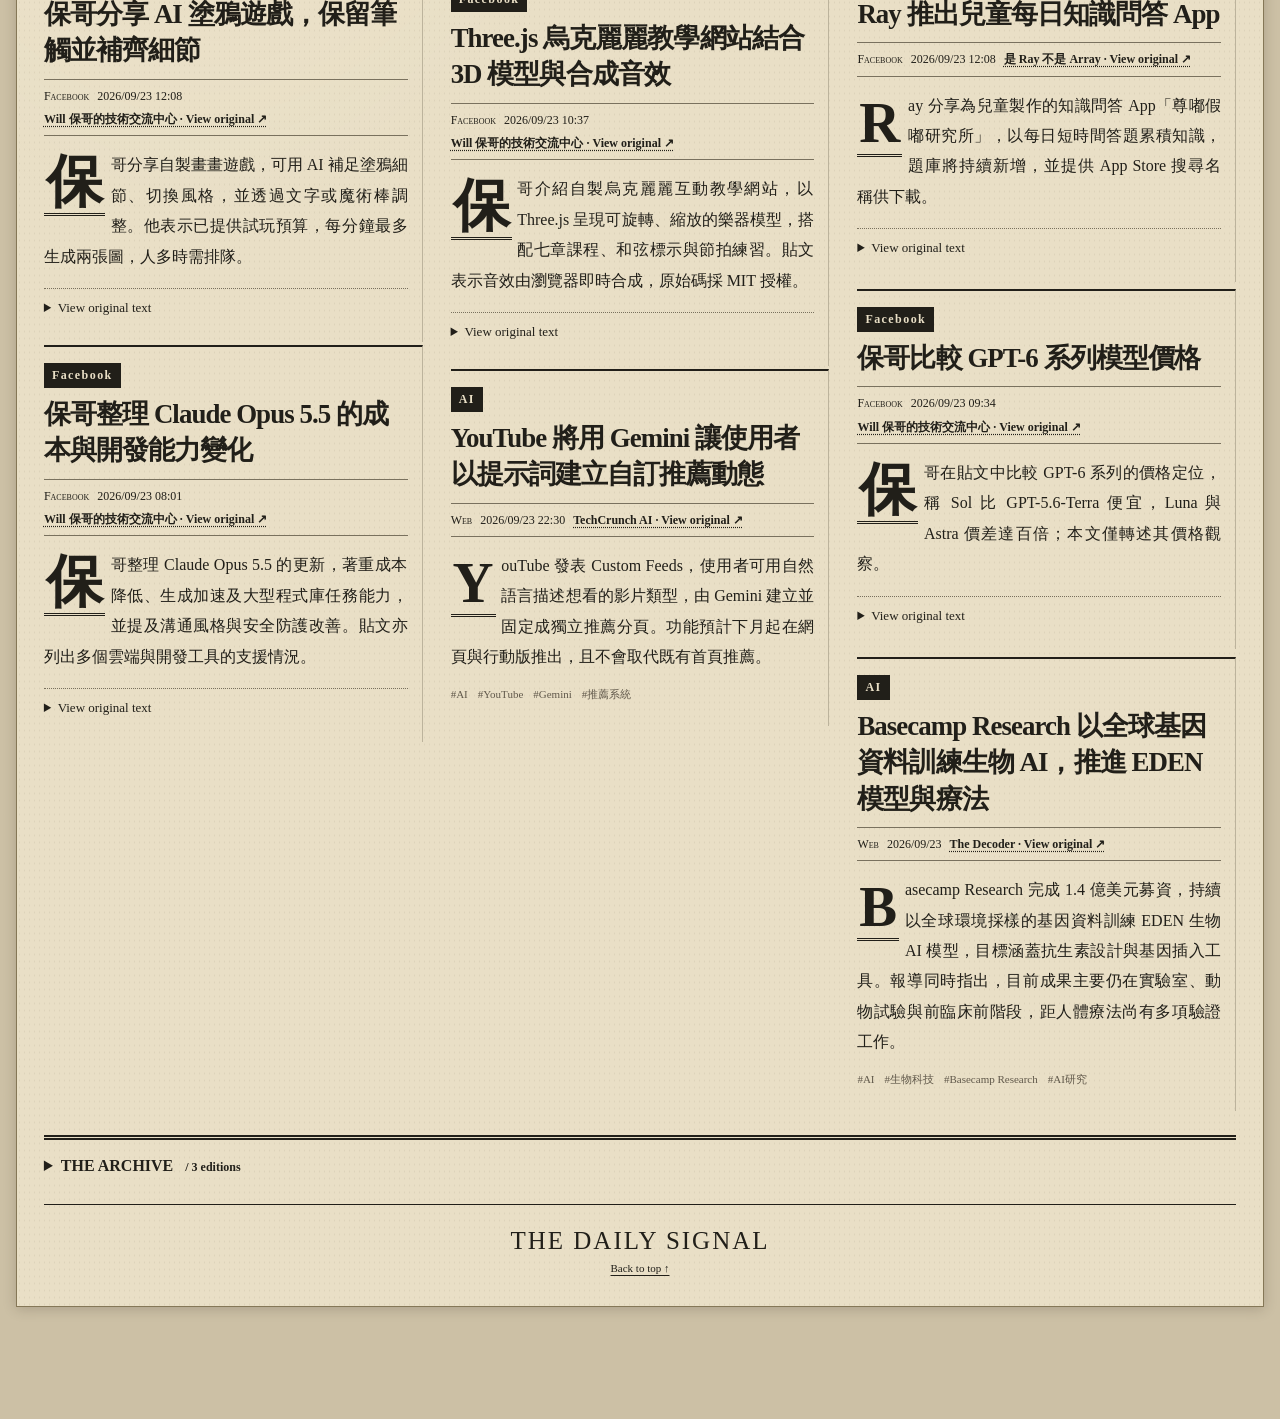
==== commit b67ff502: "fix: keep latest market close across midnight" ====
--- a/index.html
+++ b/index.html
@@ -12,7 +12,7 @@
   <link rel="stylesheet" href="assets/css/press.css?v=52e9e1907618">
   <link rel="stylesheet" href="https://fonts.googleapis.com/css2?family=Noto+Serif+TC:wght@400;600;700;900&amp;family=Pirata+One&amp;family=UnifrakturMaguntia&amp;display=swap">
   <script src="assets/js/app.js?v=7023b55c1484" defer></script>
-  <script src="assets/js/press.js?v=607aa5758388" defer></script>
+  <script src="assets/js/press.js?v=5534e1b2f54f" defer></script>
 </head>
 <body id="top">
   <a class="skip-link" href="#main">Skip to edition</a>
